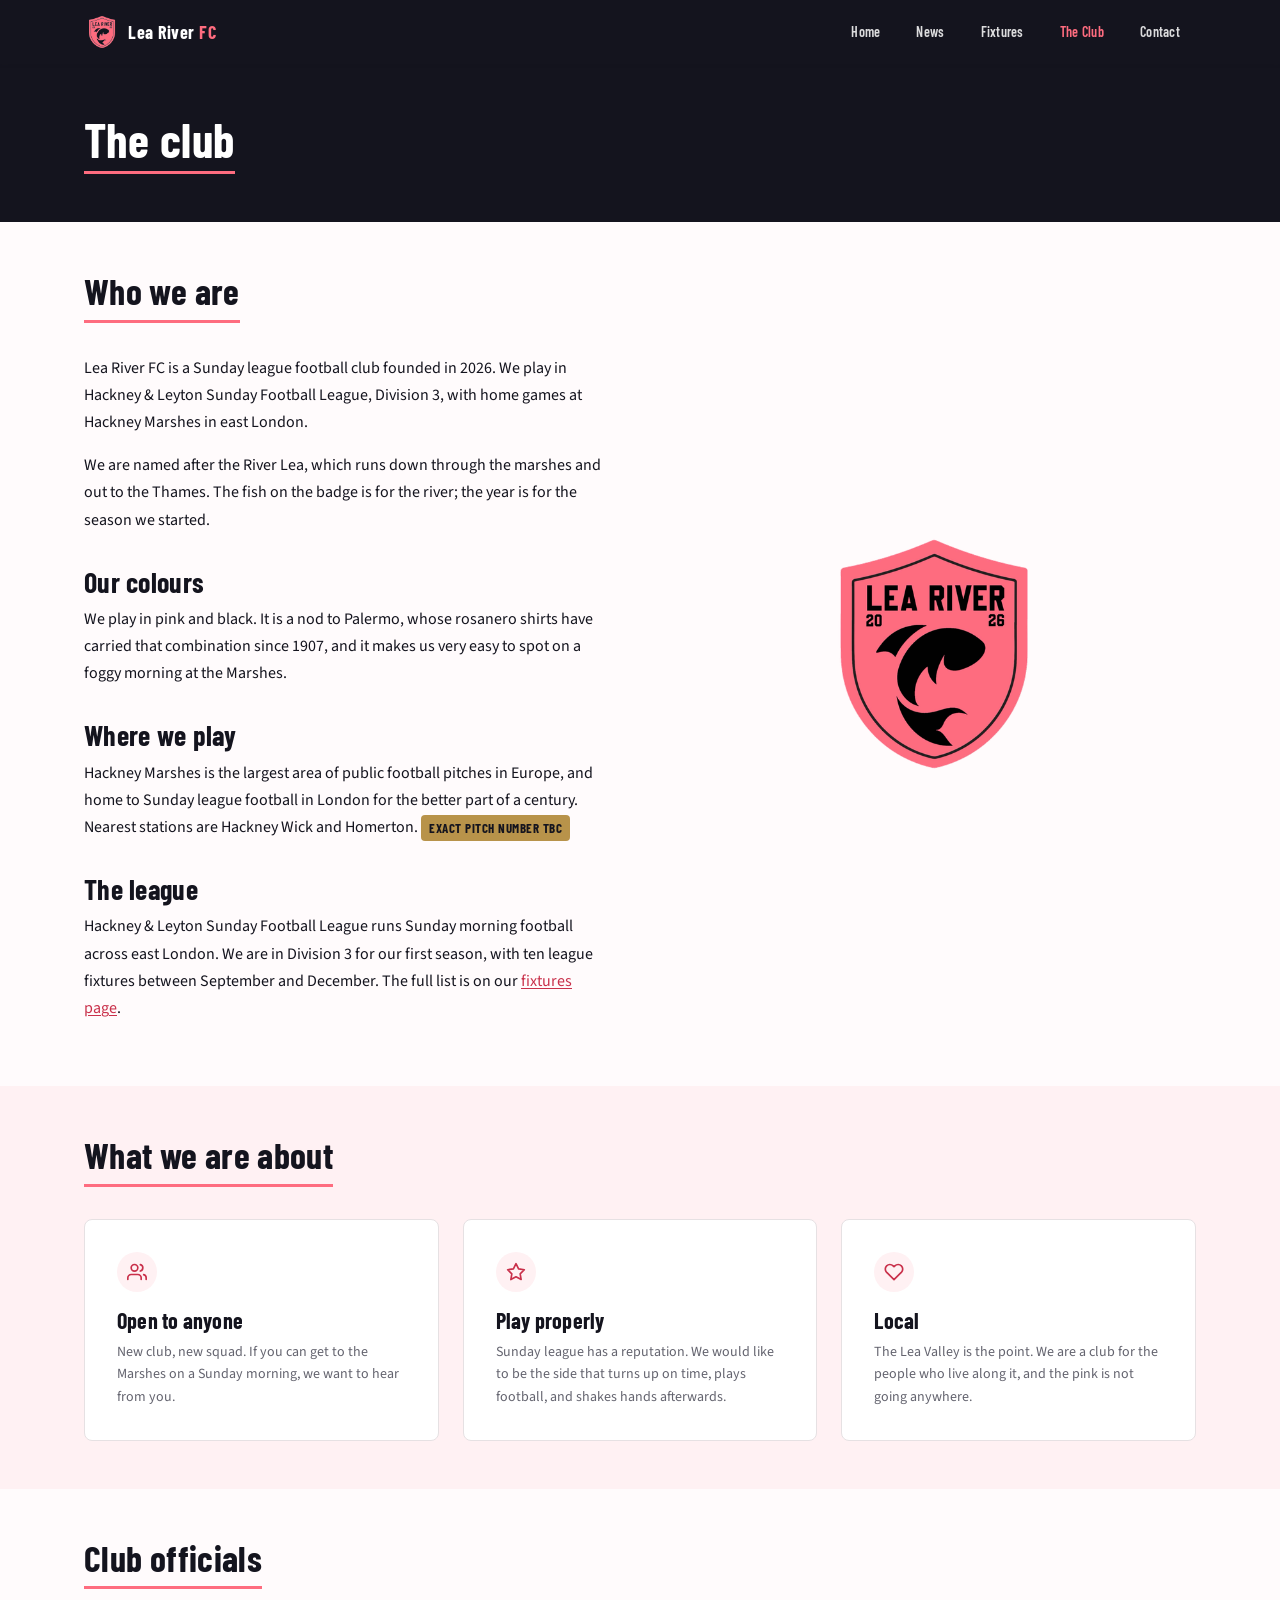
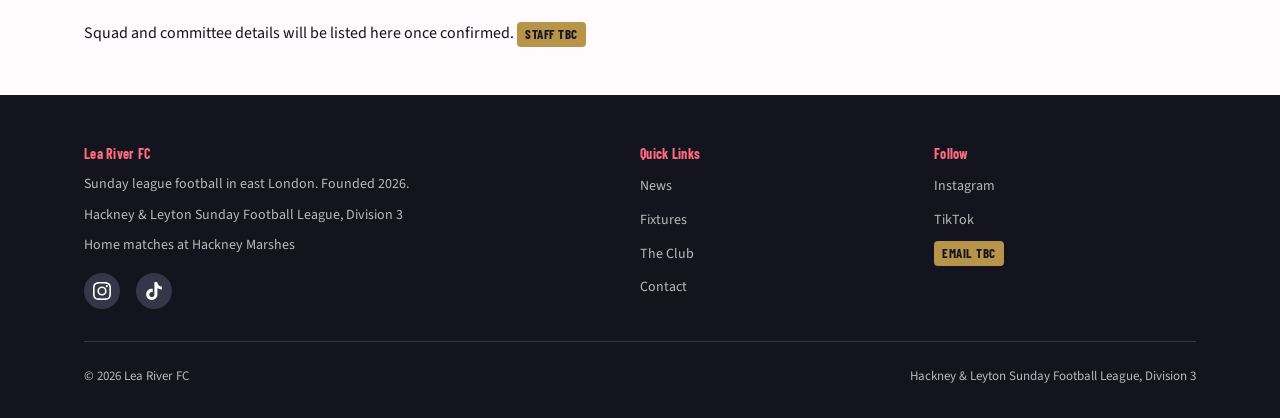
==== club.html @ 3049f55b "Lea River FC website: fixtures, club info, GitHub Pages deploy" ====
<!DOCTYPE html>
<html lang="en-GB">
<head>
  <meta charset="utf-8">
  <meta name="viewport" content="width=device-width, initial-scale=1">
  <title>The Club — Lea River FC</title>
  <meta name="description" content="About Lea River FC: founded 2026, playing in Hackney & Leyton Sunday Football League Division 3 at Hackney Marshes.">
  <meta name="robots" content="index, follow">
  <meta name="theme-color" content="#14141E">

  <meta property="og:type" content="website">
  <meta property="og:site_name" content="Lea River FC">
  <meta property="og:title" content="The Club — Lea River FC">
  <meta property="og:description" content="About Lea River FC: founded 2026, playing in Hackney & Leyton Sunday Football League Division 3 at Hackney Marshes.">
  <meta property="og:image" content="images/og-image.png">
  <meta property="og:locale" content="en_GB">
  <meta name="twitter:card" content="summary_large_image">

  <link rel="icon" href="favicon.ico" sizes="any">
  <link rel="icon" type="image/png" sizes="32x32" href="images/favicon-32.png">
  <link rel="icon" type="image/png" sizes="16x16" href="images/favicon-16.png">
  <link rel="apple-touch-icon" href="images/apple-touch-icon.png">

  <link rel="preconnect" href="https://fonts.googleapis.com">
  <link rel="preconnect" href="https://fonts.gstatic.com" crossorigin>
  <link href="https://fonts.googleapis.com/css2?family=Barlow+Condensed:wght@600;700&family=Source+Sans+3:wght@400;600&display=swap" rel="stylesheet">
  <link rel="stylesheet" href="css/style.css">
</head>
<body>
  <a href="#main" class="skip-link">Skip to main content</a>

  <header class="site-header">
    <div class="container site-header__inner">
      <a href="index.html" class="site-logo" aria-label="Lea River FC home">
        <img src="images/badge-nav.png" alt="" class="site-logo__badge" width="36" height="36">
        <span class="site-logo__text">Lea River <span>FC</span></span>
      </a>

      <button class="nav-toggle" aria-controls="main-nav" aria-expanded="false" aria-label="Open menu">
        <svg aria-hidden="true" viewBox="0 0 24 24" fill="none" stroke="currentColor" stroke-width="2" stroke-linecap="round"><path d="M3 6h18M3 12h18M3 18h18"/></svg>
      </button>

      <nav id="main-nav" class="site-nav" data-open="false" aria-label="Main">
        <ul class="site-nav__list">
          <li><a href="index.html" class="site-nav__link">Home</a></li>
          <li><a href="news.html" class="site-nav__link">News</a></li>
          <li><a href="fixtures.html" class="site-nav__link">Fixtures</a></li>
          <li><a href="club.html" class="site-nav__link" aria-current="page">The Club</a></li>
          <li><a href="contact.html" class="site-nav__link">Contact</a></li>
        </ul>
      </nav>
    </div>
  </header>

  <main id="main">
    <div class="page-header">
      <div class="container"><h1>The club</h1></div>
    </div>

    <section class="section">
      <div class="container about-intro">
        <div class="about-intro__text prose">
          <h2 class="section__heading">Who we are</h2>
          <p>Lea River FC is a Sunday league football club founded in 2026. We play in Hackney &amp; Leyton Sunday Football League, Division 3, with home games at Hackney Marshes in east London.</p>
          <p>We are named after the River Lea, which runs down through the marshes and out to the Thames. The fish on the badge is for the river; the year is for the season we started.</p>

          <h3>Our colours</h3>
          <p>We play in pink and black. It is a nod to Palermo, whose rosanero shirts have carried that combination since 1907, and it makes us very easy to spot on a foggy morning at the Marshes.</p>

          <h3>Where we play</h3>
          <p>Hackney Marshes is the largest area of public football pitches in Europe, and home to Sunday league football in London for the better part of a century. Nearest stations are Hackney Wick and Homerton. <span class="placeholder-label">Exact pitch number TBC</span></p>

          <h3>The league</h3>
          <p>Hackney &amp; Leyton Sunday Football League runs Sunday morning football across east London. We are in Division 3 for our first season, with ten league fixtures between September and December. The full list is on our <a href="fixtures.html">fixtures page</a>.</p>
        </div>

        <div>
          <img src="images/badge.png" alt="The Lea River FC badge: a pink shield outlined in black, with the club name across the top, the year 2026, and a black leaping fish at the centre." class="club-badge-display" width="400" height="400">
        </div>
      </div>
    </section>

    <section class="section section--alt" aria-labelledby="values-heading">
      <div class="container">
        <h2 id="values-heading" class="section__heading">What we are about</h2>
        <div class="info-cards">

          <div class="info-card">
            <div class="info-card__icon" aria-hidden="true"><svg viewBox="0 0 24 24" width="20" height="20" fill="none" stroke="currentColor" stroke-width="2" stroke-linecap="round" stroke-linejoin="round"><path d="M17 21v-2a4 4 0 0 0-4-4H5a4 4 0 0 0-4 4v2"/><circle cx="9" cy="7" r="4"/><path d="M23 21v-2a4 4 0 0 0-3-3.87"/><path d="M16 3.13a4 4 0 0 1 0 7.75"/></svg></div>
            <h3 class="info-card__title">Open to anyone</h3>
            <p class="info-card__text">New club, new squad. If you can get to the Marshes on a Sunday morning, we want to hear from you.</p>
          </div>

          <div class="info-card">
            <div class="info-card__icon" aria-hidden="true"><svg viewBox="0 0 24 24" width="20" height="20" fill="none" stroke="currentColor" stroke-width="2" stroke-linecap="round" stroke-linejoin="round"><path d="m12 2 3.09 6.26L22 9.27l-5 4.87 1.18 6.88L12 17.77l-6.18 3.25L7 14.14 2 9.27l6.91-1.01L12 2Z"/></svg></div>
            <h3 class="info-card__title">Play properly</h3>
            <p class="info-card__text">Sunday league has a reputation. We would like to be the side that turns up on time, plays football, and shakes hands afterwards.</p>
          </div>

          <div class="info-card">
            <div class="info-card__icon" aria-hidden="true"><svg viewBox="0 0 24 24" width="20" height="20" fill="none" stroke="currentColor" stroke-width="2" stroke-linecap="round" stroke-linejoin="round"><path d="M20.84 4.61a5.5 5.5 0 0 0-7.78 0L12 5.67l-1.06-1.06a5.5 5.5 0 0 0-7.78 7.78l1.06 1.06L12 21.23l7.78-7.78 1.06-1.06a5.5 5.5 0 0 0 0-7.78z"/></svg></div>
            <h3 class="info-card__title">Local</h3>
            <p class="info-card__text">The Lea Valley is the point. We are a club for the people who live along it, and the pink is not going anywhere.</p>
          </div>

        </div>
      </div>
    </section>

    <section class="section">
      <div class="container">
        <div class="prose">
        <h2 class="section__heading">Club officials</h2>
        <p>Squad and committee details will be listed here once confirmed. <span class="placeholder-label">Staff TBC</span></p>
        </div>
      </div>
    </section>
  </main>

  <footer class="site-footer">
    <div class="container">
      <div class="footer-grid">

        <div class="footer-col">
          <p class="footer-col__heading">Lea River FC</p>
          <p>Sunday league football in east London. Founded 2026.</p>
          <p>Hackney &amp; Leyton Sunday Football League, Division 3</p>
          <p>Home matches at Hackney Marshes</p>

          <ul class="social-links" aria-label="Social media">
            <li><a href="https://www.instagram.com/leariverfc/" aria-label="Lea River FC on Instagram"><svg viewBox="0 0 24 24" fill="currentColor" aria-hidden="true"><path d="M12 2.163c3.204 0 3.584.012 4.85.07 3.252.148 4.771 1.691 4.919 4.919.058 1.265.069 1.645.069 4.849 0 3.205-.012 3.584-.069 4.849-.149 3.225-1.664 4.771-4.919 4.919-1.266.058-1.644.07-4.85.07-3.204 0-3.584-.012-4.849-.07-3.26-.149-4.771-1.699-4.919-4.92-.058-1.265-.07-1.644-.07-4.849 0-3.204.013-3.583.07-4.849.149-3.227 1.664-4.771 4.919-4.919 1.266-.057 1.645-.069 4.849-.069zM12 0C8.741 0 8.333.014 7.053.072 2.695.272.273 2.69.073 7.052.014 8.333 0 8.741 0 12c0 3.259.014 3.668.072 4.948.2 4.358 2.618 6.78 6.98 6.98C8.333 23.986 8.741 24 12 24c3.259 0 3.668-.014 4.948-.072 4.354-.2 6.782-2.618 6.979-6.98.059-1.28.073-1.689.073-4.948 0-3.259-.014-3.667-.072-4.947-.196-4.354-2.617-6.78-6.979-6.98C16.67.014 16.259 0 12 0zm0 5.838a6.162 6.162 0 100 12.324 6.162 6.162 0 000-12.324zM12 16a4 4 0 110-8 4 4 0 010 8zm6.406-11.845a1.44 1.44 0 100 2.881 1.44 1.44 0 000-2.881z"/></svg></a></li>
            <li><a href="https://www.tiktok.com/@leariverfc2026" aria-label="Lea River FC on TikTok"><svg viewBox="0 0 24 24" fill="currentColor" aria-hidden="true"><path d="M12.525.02c1.31-.02 2.61-.01 3.91-.02.08 1.53.63 3.09 1.75 4.17 1.12 1.11 2.7 1.62 4.24 1.79v4.03c-1.44-.05-2.89-.35-4.2-.97-.57-.26-1.1-.59-1.62-.93-.01 2.92.01 5.84-.02 8.75-.08 1.4-.54 2.79-1.35 3.94-1.31 1.92-3.58 3.17-5.91 3.21-1.43.08-2.86-.31-4.08-1.03-2.02-1.19-3.44-3.37-3.65-5.71-.02-.5-.03-1-.01-1.49.18-1.9 1.12-3.72 2.58-4.96 1.66-1.44 3.98-2.13 6.15-1.72.02 1.48-.04 2.96-.04 4.44-.99-.32-2.15-.23-3.02.37-.63.41-1.11 1.04-1.36 1.75-.21.51-.15 1.07-.14 1.61.24 1.64 1.82 3.02 3.5 2.87 1.12-.01 2.19-.66 2.77-1.61.19-.33.4-.67.41-1.06.1-1.79.06-3.57.07-5.36.01-4.03-.01-8.05.02-12.07z"/></svg></a></li>
          </ul>
        </div>

        <div class="footer-col">
          <p class="footer-col__heading">Quick Links</p>
          <ul class="footer-links">
            <li><a href="news.html">News</a></li>
            <li><a href="fixtures.html">Fixtures</a></li>
            <li><a href="club.html">The Club</a></li>
            <li><a href="contact.html">Contact</a></li>
          </ul>
        </div>

        <div class="footer-col">
          <p class="footer-col__heading">Follow</p>
          <ul class="footer-links">
            <li><a href="https://www.instagram.com/leariverfc/">Instagram</a></li>
            <li><a href="https://www.tiktok.com/@leariverfc2026">TikTok</a></li>
            <li><span class="placeholder-label">Email TBC</span></li>
          </ul>
        </div>

      </div>

      <div class="footer-bottom">
        <span>&copy; 2026 Lea River FC</span>
        <span>Hackney &amp; Leyton Sunday Football League, Division 3</span>
      </div>
    </div>
  </footer>

  <script src="js/main.js" defer></script>
</body>
</html>
---- css/style.css ----
/* ============================================================
   LEA RIVER FC — Design Tokens & Stylesheet
   Palermo-inspired rosanero palette: pink + black
   ============================================================ */

/* --- Tokens ------------------------------------------------ */
:root {
  /* Palette - derived from the club badge (#FE6C7F) */
  --rosa:        #FE6C7F;  /* badge pink: accent on dark, surfaces, never white text on it */
  --rosa-pale:   #FFF1F3;  /* pale tint for alt sections */
  --rosa-deep:   #C9304A;  /* AA-safe: links, buttons, text on light (5.1:1) */
  --rosa-hover:  #A82238;
  --nero:        #14141E;
  --nero-mid:    #20202E;
  --nero-soft:   #363648;
  --bianco:      #FFFBFC;
  --grigio:      #64646F;
  --grigio-line: #E6E1E3;
  --oro:         #B8934A;

  /* Typography */
  --ff-display: "Barlow Condensed", "Arial Narrow", sans-serif;
  --ff-body:    "Source Sans 3", "Source Sans Pro", system-ui, sans-serif;

  --fs-xs:   0.8125rem;  /* 13 */
  --fs-sm:   0.875rem;   /* 14 */
  --fs-base: 1rem;       /* 16 */
  --fs-md:   1.125rem;   /* 18 */
  --fs-lg:   1.375rem;   /* 22 */
  --fs-xl:   1.75rem;    /* 28 */
  --fs-2xl:  2.25rem;    /* 36 */
  --fs-3xl:  3rem;       /* 48 */

  --fw-normal: 400;
  --fw-semi:   600;
  --fw-bold:   700;

  /* Spacing */
  --sp-xs:  0.25rem;
  --sp-sm:  0.5rem;
  --sp-md:  1rem;
  --sp-lg:  1.5rem;
  --sp-xl:  2rem;
  --sp-2xl: 3rem;
  --sp-3xl: 4rem;
  --sp-4xl: 6rem;

  /* Radius */
  --radius-sm: 4px;
  --radius-md: 8px;

  /* Shadow */
  --shadow-card: 0 2px 8px rgba(24, 24, 36, 0.06);
  --shadow-nav:  0 1px 4px rgba(24, 24, 36, 0.08);

  /* Layout */
  --max-w: 72rem;  /* 1152px */
  --gutter: 1.25rem;
}

/* --- Reset & Base ------------------------------------------ */
*,
*::before,
*::after {
  box-sizing: border-box;
  margin: 0;
  padding: 0;
}

html {
  scroll-behavior: smooth;
  -webkit-text-size-adjust: 100%;
}

@media (prefers-reduced-motion: reduce) {
  html { scroll-behavior: auto; }
  *, *::before, *::after {
    animation-duration: 0.01ms !important;
    animation-iteration-count: 1 !important;
    transition-duration: 0.01ms !important;
  }
}

body {
  font-family: var(--ff-body);
  font-size: var(--fs-base);
  font-weight: var(--fw-normal);
  line-height: 1.6;
  color: var(--nero);
  background: var(--bianco);
  -webkit-font-smoothing: antialiased;
}

img {
  display: block;
  max-width: 100%;
  height: auto;
}

a {
  color: var(--rosa-deep);
  text-decoration-thickness: 1px;
  text-underline-offset: 2px;
}
a:hover {
  color: var(--rosa-hover);
}

/* Focus ring — visible for keyboard, hidden for mouse */
:focus-visible {
  outline: 3px solid var(--rosa-deep);
  outline-offset: 2px;
}
:focus:not(:focus-visible) {
  outline: none;
}

h1, h2, h3, h4 {
  font-family: var(--ff-display);
  font-weight: var(--fw-bold);
  line-height: 1.15;
  letter-spacing: 0.01em;
}

h1 { font-size: var(--fs-2xl); }
h2 { font-size: var(--fs-xl); }
h3 { font-size: var(--fs-lg); }

@media (min-width: 48rem) {
  h1 { font-size: var(--fs-3xl); }
  h2 { font-size: var(--fs-2xl); }
  h3 { font-size: var(--fs-xl); }
}

/* --- Utilities --------------------------------------------- */
.container {
  width: 100%;
  max-width: var(--max-w);
  margin-inline: auto;
  padding-inline: var(--gutter);
}

.sr-only {
  position: absolute;
  width: 1px;
  height: 1px;
  padding: 0;
  margin: -1px;
  overflow: hidden;
  clip: rect(0, 0, 0, 0);
  white-space: nowrap;
  border: 0;
}

/* --- Site Header ------------------------------------------- */
.site-header {
  position: sticky;
  top: 0;
  z-index: 100;
  background: var(--nero);
  box-shadow: var(--shadow-nav);
}

.site-header__inner {
  display: flex;
  align-items: center;
  justify-content: space-between;
  height: 3.5rem;
  gap: var(--sp-md);
}

.site-logo {
  display: flex;
  align-items: center;
  gap: var(--sp-sm);
  text-decoration: none;
  flex-shrink: 0;
}

.site-logo__badge {
  width: 2.25rem;
  height: 2.25rem;
  object-fit: contain;
  flex-shrink: 0;
}

.site-logo__text {
  font-family: var(--ff-display);
  font-weight: var(--fw-bold);
  font-size: var(--fs-md);
  color: #fff;
  letter-spacing: 0.03em;
}
.site-logo__text span {
  color: var(--rosa);
}

/* Nav toggle (mobile) */
.nav-toggle {
  display: flex;
  align-items: center;
  justify-content: center;
  background: none;
  border: none;
  cursor: pointer;
  padding: var(--sp-sm);
  color: #fff;
}
.nav-toggle svg {
  width: 1.5rem;
  height: 1.5rem;
}

@media (min-width: 48rem) {
  .nav-toggle { display: none; }
  .site-header__inner { height: 4rem; }
}

/* Nav */
.site-nav {
  display: none;
  position: absolute;
  top: 3.5rem;
  left: 0;
  right: 0;
  background: var(--nero);
  border-top: 1px solid var(--nero-soft);
  padding: var(--sp-md) 0;
}
.site-nav[data-open="true"] {
  display: block;
}

.site-nav__list {
  list-style: none;
  display: flex;
  flex-direction: column;
}

.site-nav__link {
  display: block;
  padding: var(--sp-sm) var(--gutter);
  color: rgba(255, 255, 255, 0.85);
  text-decoration: none;
  font-family: var(--ff-display);
  font-weight: var(--fw-semi);
  font-size: var(--fs-md);
  letter-spacing: 0.02em;
  transition: color 0.15s;
}
.site-nav__link:hover,
.site-nav__link[aria-current="page"] {
  color: var(--rosa);
}

@media (min-width: 48rem) {
  .site-nav {
    display: block;
    position: static;
    border: none;
    padding: 0;
    background: transparent;
  }
  .site-nav__list {
    flex-direction: row;
    gap: var(--sp-xs);
  }
  .site-nav__link {
    padding: var(--sp-sm) var(--sp-md);
    font-size: var(--fs-sm);
  }
}

/* --- Hero / Next Match ------------------------------------- */
.hero {
  background: var(--nero);
  color: #fff;
  padding: var(--sp-3xl) 0;
  text-align: center;
}

.hero__eyebrow {
  font-family: var(--ff-display);
  font-weight: var(--fw-semi);
  font-size: var(--fs-sm);
  color: var(--rosa);
  letter-spacing: 0.08em;
  text-transform: uppercase;
  margin-bottom: var(--sp-md);
}

.hero__matchup {
  display: flex;
  align-items: center;
  justify-content: center;
  gap: var(--sp-lg);
  flex-wrap: wrap;
  margin-bottom: var(--sp-xl);
}

.hero__team {
  display: flex;
  flex-direction: column;
  align-items: center;
  gap: var(--sp-sm);
  min-width: 6rem;
}

.hero__crest {
  width: 4.5rem;
  height: 4.5rem;
  border-radius: 50%;
  display: flex;
  align-items: center;
  justify-content: center;
  font-family: var(--ff-display);
  font-weight: var(--fw-bold);
  font-size: var(--fs-lg);
}

.hero__crest--home {
  background: transparent;
}
.hero__crest--home img {
  width: 100%;
  height: 100%;
  object-fit: contain;
}
.hero__crest--away {
  background: var(--nero-soft);
  color: rgba(255, 255, 255, 0.7);
  border: 2px solid var(--nero-soft);
}

.hero__team-name {
  font-family: var(--ff-display);
  font-weight: var(--fw-bold);
  font-size: var(--fs-lg);
  letter-spacing: 0.02em;
}

.hero__vs {
  font-family: var(--ff-display);
  font-weight: var(--fw-bold);
  font-size: var(--fs-xl);
  color: var(--rosa);
}

.hero__details {
  color: rgba(255, 255, 255, 0.7);
  font-size: var(--fs-md);
  line-height: 1.8;
}

.hero__cta {
  display: inline-block;
  margin-top: var(--sp-xl);
  padding: var(--sp-sm) var(--sp-xl);
  background: var(--rosa-deep);
  color: #fff;
  text-decoration: none;
  font-family: var(--ff-display);
  font-weight: var(--fw-bold);
  font-size: var(--fs-md);
  letter-spacing: 0.04em;
  border-radius: var(--radius-sm);
  transition: background 0.15s;
}
.hero__cta:hover {
  background: var(--rosa-hover);
  color: #fff;
}

@media (min-width: 48rem) {
  .hero { padding: var(--sp-4xl) 0; }
  .hero__crest { width: 5.5rem; height: 5.5rem; font-size: var(--fs-xl); }
  .hero__team-name { font-size: var(--fs-xl); }
  .hero__vs { font-size: var(--fs-2xl); }
  .hero__matchup { gap: var(--sp-2xl); }
}

/* --- Section Shared ---------------------------------------- */
.section {
  padding: var(--sp-2xl) 0;
}
.section--alt {
  background: var(--rosa-pale);
}
.section--dark {
  background: var(--nero);
  color: #fff;
}
.section--dark a {
  color: var(--rosa);
}

.section__heading {
  margin-bottom: var(--sp-xl);
  padding-bottom: var(--sp-sm);
  border-bottom: 3px solid var(--rosa);
  display: inline-block;
}
.section--dark .section__heading {
  border-color: var(--rosa);
}

.section__more {
  display: inline-block;
  margin-top: var(--sp-lg);
  font-family: var(--ff-display);
  font-weight: var(--fw-semi);
  font-size: var(--fs-base);
  color: var(--rosa-deep);
  text-decoration: none;
  border-bottom: 2px solid transparent;
  transition: border-color 0.15s;
}
.section__more:hover {
  border-color: var(--rosa-deep);
}
.section--dark .section__more {
  color: var(--rosa);
}
.section--dark .section__more:hover {
  border-color: var(--rosa);
}

/* --- News Cards -------------------------------------------- */
.news-grid {
  display: grid;
  gap: var(--sp-lg);
}

@media (min-width: 36rem) {
  .news-grid { grid-template-columns: repeat(2, 1fr); }
}
@media (min-width: 62rem) {
  .news-grid { grid-template-columns: repeat(3, 1fr); }
}

.news-card {
  background: #fff;
  border-radius: var(--radius-md);
  overflow: hidden;
  box-shadow: var(--shadow-card);
  display: flex;
  flex-direction: column;
  transition: box-shadow 0.15s;
}
.news-card:hover {
  box-shadow: 0 4px 16px rgba(24, 24, 36, 0.1);
}

.news-card__img {
  aspect-ratio: 16 / 10;
  background: var(--grigio-line);
  overflow: hidden;
}
.news-card__img img {
  width: 100%;
  height: 100%;
  object-fit: cover;
}

/* Placeholder pattern for missing images */
.news-card__img--placeholder {
  background: linear-gradient(135deg, var(--rosa-pale) 0%, var(--grigio-line) 100%);
  display: flex;
  align-items: center;
  justify-content: center;
  color: var(--rosa);
  font-family: var(--ff-display);
  font-size: var(--fs-2xl);
  font-weight: var(--fw-bold);
}

.news-card__body {
  padding: var(--sp-lg);
  flex: 1;
  display: flex;
  flex-direction: column;
}

.news-card__date {
  font-size: var(--fs-xs);
  color: var(--grigio);
  margin-bottom: var(--sp-sm);
}

.news-card__title {
  font-family: var(--ff-display);
  font-weight: var(--fw-bold);
  font-size: var(--fs-lg);
  line-height: 1.25;
  margin-bottom: var(--sp-sm);
}
.news-card__title a {
  color: inherit;
  text-decoration: none;
}
.news-card__title a:hover {
  color: var(--rosa-deep);
}

.news-card__excerpt {
  color: var(--grigio);
  font-size: var(--fs-sm);
  line-height: 1.6;
  flex: 1;
}

/* --- Homepage Split Layout --------------------------------- */
.home-split {
  display: grid;
  gap: var(--sp-2xl);
}
@media (min-width: 62rem) {
  .home-split {
    grid-template-columns: 2fr 1fr;
    gap: var(--sp-3xl);
  }
}

/* --- Fixtures & Results Strip ------------------------------ */
.fixture-list {
  list-style: none;
  display: flex;
  flex-direction: column;
  gap: 1px;
  background: var(--grigio-line);
  border-radius: var(--radius-md);
  overflow: hidden;
}

.fixture-item {
  display: grid;
  grid-template-columns: 1fr auto 1fr;
  align-items: center;
  gap: var(--sp-sm);
  padding: var(--sp-md) var(--sp-lg);
  background: #fff;
  text-align: center;
}

.fixture-item__home {
  text-align: right;
  font-family: var(--ff-display);
  font-weight: var(--fw-semi);
  font-size: var(--fs-base);
}
.fixture-item__away {
  text-align: left;
  font-family: var(--ff-display);
  font-weight: var(--fw-semi);
  font-size: var(--fs-base);
}

.fixture-item__score {
  font-family: var(--ff-display);
  font-weight: var(--fw-bold);
  font-size: var(--fs-md);
  background: var(--nero);
  color: #fff;
  padding: var(--sp-xs) var(--sp-sm);
  border-radius: var(--radius-sm);
  min-width: 3.5rem;
  letter-spacing: 0.05em;
}

.fixture-item__score--upcoming {
  background: transparent;
  color: var(--grigio);
  font-size: var(--fs-base);
  min-width: 1.5rem;
  padding: 0;
}

.fixture-item__meta {
  grid-column: 1 / -1;
  font-size: var(--fs-xs);
  color: var(--grigio);
  text-align: center;
  padding-top: var(--sp-xs);
}

/* Win / Loss / Draw indicators */
.fixture-item--win .fixture-item__score { background: #16a34a; }
.fixture-item--loss .fixture-item__score { background: var(--nero); }
.fixture-item--draw .fixture-item__score { background: var(--oro); color: var(--nero); }

/* --- About Section / Intro --------------------------------- */
.about-intro {
  display: grid;
  gap: var(--sp-xl);
  align-items: center;
}
@media (min-width: 48rem) {
  .about-intro { grid-template-columns: 1fr 1fr; gap: var(--sp-3xl); }
}

.about-intro__text p {
  margin-bottom: var(--sp-md);
  max-width: 40rem;
  line-height: 1.7;
}

.about-intro__img {
  aspect-ratio: 4 / 3;
  background: linear-gradient(135deg, var(--nero-mid) 0%, var(--nero) 100%);
  border-radius: var(--radius-md);
  display: flex;
  align-items: center;
  justify-content: center;
  overflow: hidden;
}
.about-intro__img img {
  width: 100%;
  height: 100%;
  object-fit: cover;
}
.about-intro__img-placeholder {
  color: var(--rosa);
  font-family: var(--ff-display);
  font-weight: var(--fw-bold);
  font-size: var(--fs-xl);
  text-align: center;
  padding: var(--sp-xl);
  line-height: 1.4;
}

/* --- Club Info Cards --------------------------------------- */
.info-cards {
  display: grid;
  gap: var(--sp-lg);
}
@media (min-width: 36rem) {
  .info-cards { grid-template-columns: repeat(2, 1fr); }
}
@media (min-width: 62rem) {
  .info-cards { grid-template-columns: repeat(3, 1fr); }
}

.info-card {
  padding: var(--sp-xl);
  border-radius: var(--radius-md);
  border: 1px solid var(--grigio-line);
  background: #fff;
}

.info-card__icon {
  width: 2.5rem;
  height: 2.5rem;
  background: var(--rosa-pale);
  border-radius: 50%;
  display: flex;
  align-items: center;
  justify-content: center;
  margin-bottom: var(--sp-md);
  color: var(--rosa-deep);
}

.info-card__title {
  font-family: var(--ff-display);
  font-weight: var(--fw-bold);
  font-size: var(--fs-lg);
  margin-bottom: var(--sp-sm);
}

.info-card__text {
  color: var(--grigio);
  font-size: var(--fs-sm);
  line-height: 1.6;
}

/* --- Page Header (inner pages) ----------------------------- */
.page-header {
  background: var(--nero);
  color: #fff;
  padding: var(--sp-2xl) 0;
}
.page-header h1 {
  border-bottom: 3px solid var(--rosa);
  display: inline-block;
  padding-bottom: var(--sp-xs);
}

/* --- Contact Form ------------------------------------------ */
.contact-layout {
  display: grid;
  gap: var(--sp-2xl);
}
@media (min-width: 48rem) {
  .contact-layout { grid-template-columns: 1fr 1fr; }
}

.form-group {
  margin-bottom: var(--sp-lg);
}

.form-group label {
  display: block;
  font-family: var(--ff-display);
  font-weight: var(--fw-semi);
  font-size: var(--fs-sm);
  margin-bottom: var(--sp-xs);
  color: var(--nero);
}

.form-group input,
.form-group textarea,
.form-group select {
  display: block;
  width: 100%;
  padding: var(--sp-sm) var(--sp-md);
  font-family: var(--ff-body);
  font-size: var(--fs-base);
  border: 1px solid var(--grigio-line);
  border-radius: var(--radius-sm);
  background: #fff;
  color: var(--nero);
  transition: border-color 0.15s;
}
.form-group input:focus,
.form-group textarea:focus,
.form-group select:focus {
  outline: none;
  border-color: var(--rosa-deep);
  box-shadow: 0 0 0 3px rgba(201, 81, 110, 0.15);
}

.form-group textarea {
  resize: vertical;
  min-height: 8rem;
}

.btn {
  display: inline-block;
  padding: var(--sp-sm) var(--sp-xl);
  background: var(--rosa-deep);
  color: #fff;
  border: none;
  font-family: var(--ff-display);
  font-weight: var(--fw-bold);
  font-size: var(--fs-md);
  letter-spacing: 0.03em;
  border-radius: var(--radius-sm);
  cursor: pointer;
  text-decoration: none;
  transition: background 0.15s;
}
.btn:hover {
  background: var(--rosa-hover);
  color: #fff;
}

/* --- Footer ------------------------------------------------ */
.site-footer {
  background: var(--nero);
  color: rgba(255, 255, 255, 0.7);
  padding: var(--sp-2xl) 0 var(--sp-xl);
}

.footer-grid {
  display: grid;
  gap: var(--sp-xl);
}
@media (min-width: 48rem) {
  .footer-grid { grid-template-columns: 2fr 1fr 1fr; }
}

.footer-col__heading {
  font-family: var(--ff-display);
  font-weight: var(--fw-bold);
  font-size: var(--fs-base);
  color: var(--rosa);
  margin-bottom: var(--sp-md);
  letter-spacing: 0.02em;
}

.footer-col p {
  margin-bottom: var(--sp-sm);
  font-size: var(--fs-sm);
  line-height: 1.6;
}

.footer-col a {
  color: rgba(255, 255, 255, 0.7);
  text-decoration: none;
  transition: color 0.15s;
}
.footer-col a:hover {
  color: var(--rosa);
}

.footer-links {
  list-style: none;
}
.footer-links li + li {
  margin-top: var(--sp-sm);
}
.footer-links a {
  font-size: var(--fs-sm);
}

.social-links {
  list-style: none;
  display: flex;
  gap: var(--sp-md);
  margin-top: var(--sp-md);
}

.social-links a {
  display: flex;
  align-items: center;
  justify-content: center;
  width: 2.25rem;
  height: 2.25rem;
  background: var(--nero-soft);
  border-radius: 50%;
  color: #fff;
  transition: background 0.15s;
}
.social-links a:hover {
  background: var(--rosa-deep);
}
.social-links svg {
  width: 1.125rem;
  height: 1.125rem;
}

.footer-bottom {
  margin-top: var(--sp-xl);
  padding-top: var(--sp-lg);
  border-top: 1px solid var(--nero-soft);
  font-size: var(--fs-xs);
  display: flex;
  flex-wrap: wrap;
  justify-content: space-between;
  gap: var(--sp-sm);
}

/* --- Full Fixtures Page ------------------------------------ */
.fixtures-page-grid {
  display: grid;
  gap: var(--sp-2xl);
}
@media (min-width: 62rem) {
  .fixtures-page-grid { grid-template-columns: 1fr 1fr; }
}

.fixture-section-title {
  font-family: var(--ff-display);
  font-weight: var(--fw-bold);
  font-size: var(--fs-lg);
  margin-bottom: var(--sp-md);
  color: var(--nero);
}

/* --- Club Page --------------------------------------------- */
.prose {
  max-width: 40rem;
}
.prose p + p {
  margin-top: var(--sp-md);
}
.prose h3 {
  margin-top: var(--sp-xl);
  margin-bottom: var(--sp-sm);
}

/* --- Placeholder / TBD Labels ------------------------------ */
.placeholder-label {
  display: inline-block;
  background: var(--oro);
  color: var(--nero);
  font-family: var(--ff-display);
  font-weight: var(--fw-bold);
  font-size: var(--fs-xs);
  padding: 2px 8px;
  border-radius: var(--radius-sm);
  letter-spacing: 0.04em;
  text-transform: uppercase;
  vertical-align: middle;
}

/* --- News Detail (for future) ------------------------------ */
.news-detail {
  max-width: 40rem;
  margin: 0 auto;
}
.news-detail__date {
  color: var(--grigio);
  font-size: var(--fs-sm);
  margin-bottom: var(--sp-lg);
}

/* --- Skip link --------------------------------------------- */
.skip-link {
  position: absolute;
  top: -100%;
  left: var(--sp-md);
  background: var(--rosa-deep);
  color: #fff;
  padding: var(--sp-sm) var(--sp-md);
  border-radius: var(--radius-sm);
  z-index: 200;
  font-weight: var(--fw-semi);
  text-decoration: none;
}
.skip-link:focus {
  top: var(--sp-sm);
}

/* --- Print ------------------------------------------------- */
@media print {
  .site-header, .site-footer, .nav-toggle, .hero__cta { display: none; }
  body { color: #000; background: #fff; }
}


/* ============================================================
   Fixture list — real season data
   ============================================================ */

.fixture-item {
  grid-template-columns: 1fr auto 1fr;
  row-gap: var(--sp-xs);
}

/* Home / away indicator sits beside the club name */
.fixture-item__ha {
  display: inline-block;
  font-family: var(--ff-display);
  font-weight: var(--fw-bold);
  font-size: var(--fs-xs);
  width: 1.25rem;
  height: 1.25rem;
  line-height: 1.25rem;
  text-align: center;
  border-radius: 3px;
  vertical-align: middle;
  margin-inline: 0.25rem;
}
.fixture-item__ha--h {
  background: var(--rosa);
  color: var(--nero);
}
.fixture-item__ha--a {
  background: var(--grigio-line);
  color: var(--nero);
}

/* Month grouping heading inside a fixture list */
.fixture-month {
  background: var(--nero);
  color: #fff;
  font-family: var(--ff-display);
  font-weight: var(--fw-bold);
  font-size: var(--fs-sm);
  letter-spacing: 0.06em;
  text-transform: uppercase;
  padding: var(--sp-xs) var(--sp-lg);
}

/* Date column for the full fixtures page */
.fixture-item__date {
  grid-column: 1 / -1;
  font-family: var(--ff-display);
  font-weight: var(--fw-semi);
  font-size: var(--fs-sm);
  color: var(--rosa-deep);
  text-align: center;
  letter-spacing: 0.02em;
}

/* Highlight the very next fixture */
.fixture-item--next {
  background: var(--rosa-pale);
  box-shadow: inset 3px 0 0 var(--rosa-deep);
}

/* Empty state — used until the first result comes in */
.empty-state {
  background: var(--rosa-pale);
  border-radius: var(--radius-md);
  padding: var(--sp-xl);
  text-align: center;
  color: var(--grigio);
}
.empty-state__title {
  font-family: var(--ff-display);
  font-weight: var(--fw-bold);
  font-size: var(--fs-lg);
  color: var(--nero);
  margin-bottom: var(--sp-xs);
}

/* Countdown to next match */
.hero__countdown {
  display: inline-flex;
  gap: var(--sp-lg);
  margin-top: var(--sp-xl);
  padding: var(--sp-md) var(--sp-xl);
  background: rgba(255, 255, 255, 0.06);
  border-radius: var(--radius-md);
}
.hero__countdown-unit {
  text-align: center;
  min-width: 3rem;
}
.hero__countdown-num {
  display: block;
  font-family: var(--ff-display);
  font-weight: var(--fw-bold);
  font-size: var(--fs-xl);
  color: var(--rosa);
  line-height: 1.1;
  font-variant-numeric: tabular-nums;
}
.hero__countdown-label {
  font-size: var(--fs-xs);
  color: rgba(255, 255, 255, 0.6);
  letter-spacing: 0.04em;
}

/* Season summary strip */
.season-strip {
  display: grid;
  grid-template-columns: repeat(2, 1fr);
  gap: 1px;
  background: var(--grigio-line);
  border-radius: var(--radius-md);
  overflow: hidden;
  margin-bottom: var(--sp-xl);
}
@media (min-width: 36rem) {
  .season-strip { grid-template-columns: repeat(4, 1fr); }
}
.season-stat {
  background: #fff;
  padding: var(--sp-lg) var(--sp-md);
  text-align: center;
}
.season-stat__num {
  display: block;
  font-family: var(--ff-display);
  font-weight: var(--fw-bold);
  font-size: var(--fs-2xl);
  color: var(--nero);
  line-height: 1;
}
.season-stat__label {
  font-size: var(--fs-xs);
  color: var(--grigio);
  letter-spacing: 0.03em;
}

/* Club badge shown large on the club page */
.club-badge-display {
  display: block;
  width: 100%;
  max-width: 16rem;
  margin: 0 auto;
}

/* Team names in fixture rows stay on one line */
.fixture-item__home,
.fixture-item__away {
  text-wrap: balance;
  hyphens: none;
}
.fixture-item__home > .fixture-item__ha,
.fixture-item__away > .fixture-item__ha {
  white-space: nowrap;
}
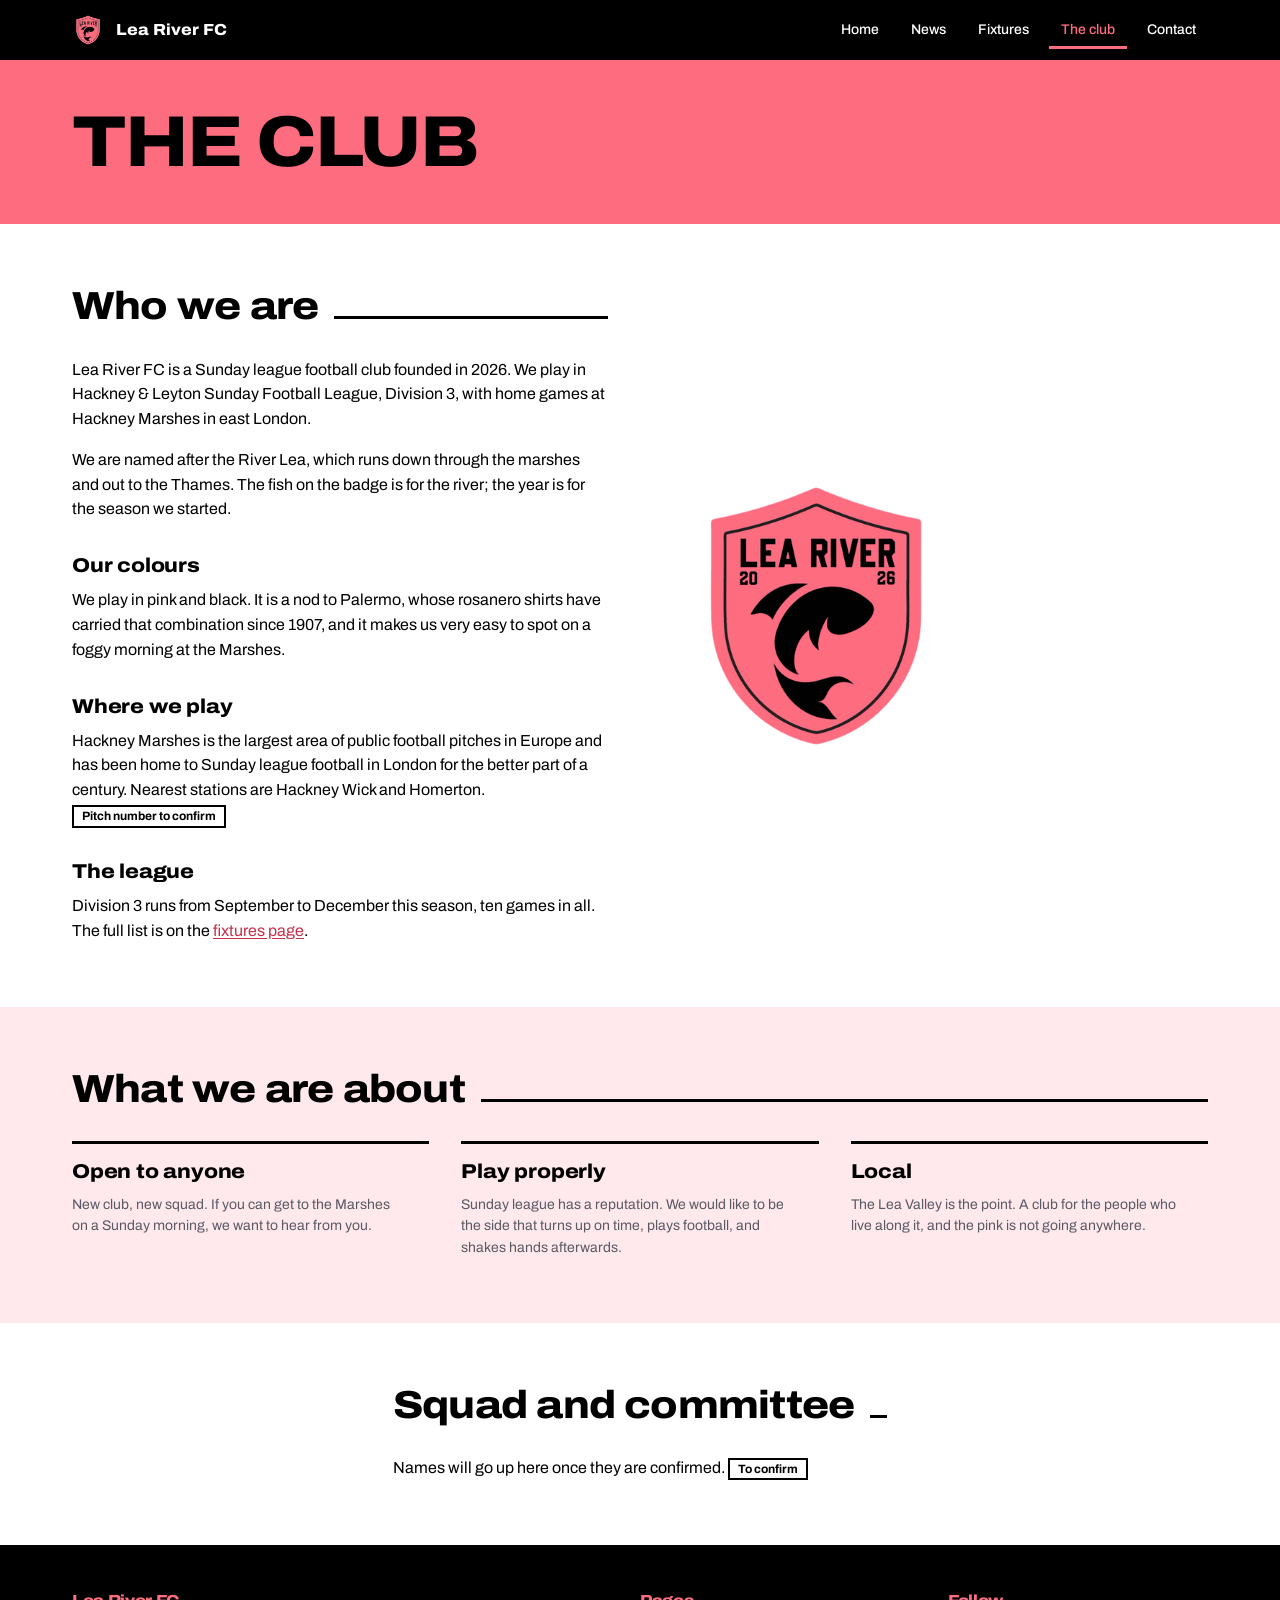
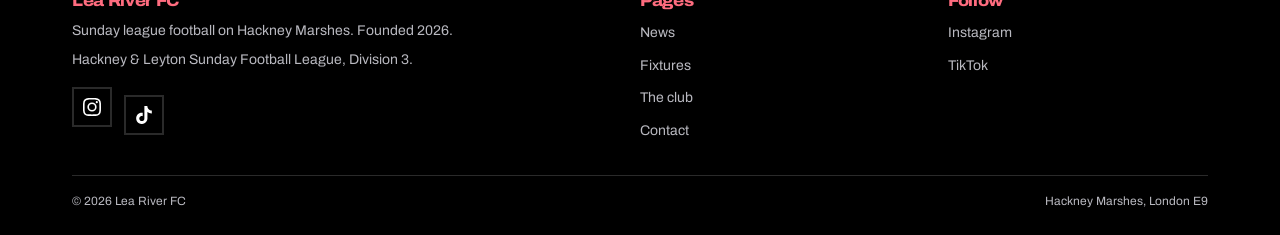
==== commit 292d4cc2: "feat: redesign around club pink as primary surface" ====
--- a/club.html
+++ b/club.html
@@ -3,64 +3,61 @@
 <head>
   <meta charset="utf-8">
   <meta name="viewport" content="width=device-width, initial-scale=1">
-  <title>The Club — Lea River FC</title>
-  <meta name="description" content="About Lea River FC: founded 2026, playing in Hackney & Leyton Sunday Football League Division 3 at Hackney Marshes.">
+  <title>The club — Lea River FC</title>
+  <meta name="description" content="About Lea River FC: founded 2026, playing at Hackney Marshes in Hackney &amp; Leyton Sunday Football League Division 3.">
   <meta name="robots" content="index, follow">
-  <meta name="theme-color" content="#14141E">
+  <meta name="theme-color" content="#FE6C7F">
 
   <meta property="og:type" content="website">
   <meta property="og:site_name" content="Lea River FC">
-  <meta property="og:title" content="The Club — Lea River FC">
-  <meta property="og:description" content="About Lea River FC: founded 2026, playing in Hackney & Leyton Sunday Football League Division 3 at Hackney Marshes.">
+  <meta property="og:title" content="The club — Lea River FC">
+  <meta property="og:description" content="About Lea River FC: founded 2026, playing at Hackney Marshes in Hackney &amp; Leyton Sunday Football League Division 3.">
   <meta property="og:image" content="images/og-image.png">
   <meta property="og:locale" content="en_GB">
   <meta name="twitter:card" content="summary_large_image">
 
   <link rel="icon" href="favicon.ico" sizes="any">
   <link rel="icon" type="image/png" sizes="32x32" href="images/favicon-32.png">
-  <link rel="icon" type="image/png" sizes="16x16" href="images/favicon-16.png">
   <link rel="apple-touch-icon" href="images/apple-touch-icon.png">
 
   <link rel="preconnect" href="https://fonts.googleapis.com">
   <link rel="preconnect" href="https://fonts.gstatic.com" crossorigin>
-  <link href="https://fonts.googleapis.com/css2?family=Barlow+Condensed:wght@600;700&family=Source+Sans+3:wght@400;600&display=swap" rel="stylesheet">
+  <link href="https://fonts.googleapis.com/css2?family=Archivo:wdth,wght@75..125,400..900&display=swap" rel="stylesheet">
   <link rel="stylesheet" href="css/style.css">
 </head>
 <body>
-  <a href="#main" class="skip-link">Skip to main content</a>
+  <a href="#main" class="skip">Skip to main content</a>
 
-  <header class="site-header">
-    <div class="container site-header__inner">
-      <a href="index.html" class="site-logo" aria-label="Lea River FC home">
-        <img src="images/badge-nav.png" alt="" class="site-logo__badge" width="36" height="36">
-        <span class="site-logo__text">Lea River <span>FC</span></span>
+  <header class="masthead">
+    <div class="wrap masthead__inner">
+      <a href="index.html" class="wordmark">
+        <img src="images/badge-nav.png" alt="" width="32" height="32">
+        <span>Lea River FC</span>
       </a>
-
-      <button class="nav-toggle" aria-controls="main-nav" aria-expanded="false" aria-label="Open menu">
-        <svg aria-hidden="true" viewBox="0 0 24 24" fill="none" stroke="currentColor" stroke-width="2" stroke-linecap="round"><path d="M3 6h18M3 12h18M3 18h18"/></svg>
+      <button class="nav-btn" aria-controls="nav" aria-expanded="false" aria-label="Open menu">
+        <svg aria-hidden="true" viewBox="0 0 24 24" fill="none" stroke="currentColor" stroke-width="2.5" stroke-linecap="round"><path d="M3 6h18M3 12h18M3 18h18"/></svg>
       </button>
-
-      <nav id="main-nav" class="site-nav" data-open="false" aria-label="Main">
-        <ul class="site-nav__list">
-          <li><a href="index.html" class="site-nav__link">Home</a></li>
-          <li><a href="news.html" class="site-nav__link">News</a></li>
-          <li><a href="fixtures.html" class="site-nav__link">Fixtures</a></li>
-          <li><a href="club.html" class="site-nav__link" aria-current="page">The Club</a></li>
-          <li><a href="contact.html" class="site-nav__link">Contact</a></li>
+      <nav id="nav" class="nav" data-open="false" aria-label="Main">
+        <ul>
+          <li><a href="index.html">Home</a></li>
+          <li><a href="news.html">News</a></li>
+          <li><a href="fixtures.html">Fixtures</a></li>
+          <li><a href="club.html" aria-current="page">The club</a></li>
+          <li><a href="contact.html">Contact</a></li>
         </ul>
       </nav>
     </div>
   </header>
 
   <main id="main">
-    <div class="page-header">
-      <div class="container"><h1>The club</h1></div>
+    <div class="pagehead">
+      <div class="wrap"><h1>The club</h1></div>
     </div>
 
     <section class="section">
-      <div class="container about-intro">
-        <div class="about-intro__text prose">
-          <h2 class="section__heading">Who we are</h2>
+      <div class="wrap split split--even">
+        <div class="prose">
+          <div class="head"><h2>Who we are</h2></div>
           <p>Lea River FC is a Sunday league football club founded in 2026. We play in Hackney &amp; Leyton Sunday Football League, Division 3, with home games at Hackney Marshes in east London.</p>
           <p>We are named after the River Lea, which runs down through the marshes and out to the Thames. The fish on the badge is for the river; the year is for the season we started.</p>
 
@@ -68,95 +65,78 @@
           <p>We play in pink and black. It is a nod to Palermo, whose rosanero shirts have carried that combination since 1907, and it makes us very easy to spot on a foggy morning at the Marshes.</p>
 
           <h3>Where we play</h3>
-          <p>Hackney Marshes is the largest area of public football pitches in Europe, and home to Sunday league football in London for the better part of a century. Nearest stations are Hackney Wick and Homerton. <span class="placeholder-label">Exact pitch number TBC</span></p>
+          <p>Hackney Marshes is the largest area of public football pitches in Europe and has been home to Sunday league football in London for the better part of a century. Nearest stations are Hackney Wick and Homerton. <span class="tbc">Pitch number to confirm</span></p>
 
           <h3>The league</h3>
-          <p>Hackney &amp; Leyton Sunday Football League runs Sunday morning football across east London. We are in Division 3 for our first season, with ten league fixtures between September and December. The full list is on our <a href="fixtures.html">fixtures page</a>.</p>
+          <p>Division 3 runs from September to December this season, ten games in all. The full list is on the <a href="fixtures.html">fixtures page</a>.</p>
         </div>
 
         <div>
-          <img src="images/badge.png" alt="The Lea River FC badge: a pink shield outlined in black, with the club name across the top, the year 2026, and a black leaping fish at the centre." class="club-badge-display" width="400" height="400">
+          <img class="badge-lg" src="images/badge.png" alt="The Lea River FC badge: a pink shield outlined in black, the club name across the top, the year 2026, and a black leaping fish at the centre." width="400" height="400">
         </div>
       </div>
     </section>
 
-    <section class="section section--alt" aria-labelledby="values-heading">
-      <div class="container">
-        <h2 id="values-heading" class="section__heading">What we are about</h2>
-        <div class="info-cards">
-
-          <div class="info-card">
-            <div class="info-card__icon" aria-hidden="true"><svg viewBox="0 0 24 24" width="20" height="20" fill="none" stroke="currentColor" stroke-width="2" stroke-linecap="round" stroke-linejoin="round"><path d="M17 21v-2a4 4 0 0 0-4-4H5a4 4 0 0 0-4 4v2"/><circle cx="9" cy="7" r="4"/><path d="M23 21v-2a4 4 0 0 0-3-3.87"/><path d="M16 3.13a4 4 0 0 1 0 7.75"/></svg></div>
-            <h3 class="info-card__title">Open to anyone</h3>
-            <p class="info-card__text">New club, new squad. If you can get to the Marshes on a Sunday morning, we want to hear from you.</p>
-          </div>
-
-          <div class="info-card">
-            <div class="info-card__icon" aria-hidden="true"><svg viewBox="0 0 24 24" width="20" height="20" fill="none" stroke="currentColor" stroke-width="2" stroke-linecap="round" stroke-linejoin="round"><path d="m12 2 3.09 6.26L22 9.27l-5 4.87 1.18 6.88L12 17.77l-6.18 3.25L7 14.14 2 9.27l6.91-1.01L12 2Z"/></svg></div>
-            <h3 class="info-card__title">Play properly</h3>
-            <p class="info-card__text">Sunday league has a reputation. We would like to be the side that turns up on time, plays football, and shakes hands afterwards.</p>
-          </div>
-
-          <div class="info-card">
-            <div class="info-card__icon" aria-hidden="true"><svg viewBox="0 0 24 24" width="20" height="20" fill="none" stroke="currentColor" stroke-width="2" stroke-linecap="round" stroke-linejoin="round"><path d="M20.84 4.61a5.5 5.5 0 0 0-7.78 0L12 5.67l-1.06-1.06a5.5 5.5 0 0 0-7.78 7.78l1.06 1.06L12 21.23l7.78-7.78 1.06-1.06a5.5 5.5 0 0 0 0-7.78z"/></svg></div>
-            <h3 class="info-card__title">Local</h3>
-            <p class="info-card__text">The Lea Valley is the point. We are a club for the people who live along it, and the pink is not going anywhere.</p>
-          </div>
-
+    <section class="section section--wash">
+      <div class="wrap">
+        <div class="head"><h2>What we are about</h2></div>
+        <div class="stories">
+          <article class="story">
+            <h3>Open to anyone</h3>
+            <p>New club, new squad. If you can get to the Marshes on a Sunday morning, we want to hear from you.</p>
+          </article>
+          <article class="story">
+            <h3>Play properly</h3>
+            <p>Sunday league has a reputation. We would like to be the side that turns up on time, plays football, and shakes hands afterwards.</p>
+          </article>
+          <article class="story">
+            <h3>Local</h3>
+            <p>The Lea Valley is the point. A club for the people who live along it, and the pink is not going anywhere.</p>
+          </article>
         </div>
       </div>
     </section>
 
     <section class="section">
-      <div class="container">
-        <div class="prose">
-        <h2 class="section__heading">Club officials</h2>
-        <p>Squad and committee details will be listed here once confirmed. <span class="placeholder-label">Staff TBC</span></p>
-        </div>
+      <div class="wrap prose">
+        <div class="head"><h2>Squad and committee</h2></div>
+        <p>Names will go up here once they are confirmed. <span class="tbc">To confirm</span></p>
       </div>
     </section>
   </main>
 
-  <footer class="site-footer">
-    <div class="container">
-      <div class="footer-grid">
-
-        <div class="footer-col">
-          <p class="footer-col__heading">Lea River FC</p>
-          <p>Sunday league football in east London. Founded 2026.</p>
-          <p>Hackney &amp; Leyton Sunday Football League, Division 3</p>
-          <p>Home matches at Hackney Marshes</p>
-
-          <ul class="social-links" aria-label="Social media">
+  <footer class="foot">
+    <div class="wrap">
+      <div class="foot__grid">
+        <div>
+          <h2>Lea River FC</h2>
+          <p>Sunday league football on Hackney Marshes. Founded 2026.</p>
+          <p>Hackney &amp; Leyton Sunday Football League, Division 3.</p>
+          <ul class="social">
             <li><a href="https://www.instagram.com/leariverfc/" aria-label="Lea River FC on Instagram"><svg viewBox="0 0 24 24" fill="currentColor" aria-hidden="true"><path d="M12 2.163c3.204 0 3.584.012 4.85.07 3.252.148 4.771 1.691 4.919 4.919.058 1.265.069 1.645.069 4.849 0 3.205-.012 3.584-.069 4.849-.149 3.225-1.664 4.771-4.919 4.919-1.266.058-1.644.07-4.85.07-3.204 0-3.584-.012-4.849-.07-3.26-.149-4.771-1.699-4.919-4.92-.058-1.265-.07-1.644-.07-4.849 0-3.204.013-3.583.07-4.849.149-3.227 1.664-4.771 4.919-4.919 1.266-.057 1.645-.069 4.849-.069zM12 0C8.741 0 8.333.014 7.053.072 2.695.272.273 2.69.073 7.052.014 8.333 0 8.741 0 12c0 3.259.014 3.668.072 4.948.2 4.358 2.618 6.78 6.98 6.98C8.333 23.986 8.741 24 12 24c3.259 0 3.668-.014 4.948-.072 4.354-.2 6.782-2.618 6.979-6.98.059-1.28.073-1.689.073-4.948 0-3.259-.014-3.667-.072-4.947-.196-4.354-2.617-6.78-6.979-6.98C16.67.014 16.259 0 12 0zm0 5.838a6.162 6.162 0 100 12.324 6.162 6.162 0 000-12.324zM12 16a4 4 0 110-8 4 4 0 010 8zm6.406-11.845a1.44 1.44 0 100 2.881 1.44 1.44 0 000-2.881z"/></svg></a></li>
             <li><a href="https://www.tiktok.com/@leariverfc2026" aria-label="Lea River FC on TikTok"><svg viewBox="0 0 24 24" fill="currentColor" aria-hidden="true"><path d="M12.525.02c1.31-.02 2.61-.01 3.91-.02.08 1.53.63 3.09 1.75 4.17 1.12 1.11 2.7 1.62 4.24 1.79v4.03c-1.44-.05-2.89-.35-4.2-.97-.57-.26-1.1-.59-1.62-.93-.01 2.92.01 5.84-.02 8.75-.08 1.4-.54 2.79-1.35 3.94-1.31 1.92-3.58 3.17-5.91 3.21-1.43.08-2.86-.31-4.08-1.03-2.02-1.19-3.44-3.37-3.65-5.71-.02-.5-.03-1-.01-1.49.18-1.9 1.12-3.72 2.58-4.96 1.66-1.44 3.98-2.13 6.15-1.72.02 1.48-.04 2.96-.04 4.44-.99-.32-2.15-.23-3.02.37-.63.41-1.11 1.04-1.36 1.75-.21.51-.15 1.07-.14 1.61.24 1.64 1.82 3.02 3.5 2.87 1.12-.01 2.19-.66 2.77-1.61.19-.33.4-.67.41-1.06.1-1.79.06-3.57.07-5.36.01-4.03-.01-8.05.02-12.07z"/></svg></a></li>
           </ul>
         </div>
-
-        <div class="footer-col">
-          <p class="footer-col__heading">Quick Links</p>
-          <ul class="footer-links">
+        <div>
+          <h2>Pages</h2>
+          <ul>
             <li><a href="news.html">News</a></li>
             <li><a href="fixtures.html">Fixtures</a></li>
-            <li><a href="club.html">The Club</a></li>
+            <li><a href="club.html">The club</a></li>
             <li><a href="contact.html">Contact</a></li>
           </ul>
         </div>
-
-        <div class="footer-col">
-          <p class="footer-col__heading">Follow</p>
-          <ul class="footer-links">
+        <div>
+          <h2>Follow</h2>
+          <ul>
             <li><a href="https://www.instagram.com/leariverfc/">Instagram</a></li>
             <li><a href="https://www.tiktok.com/@leariverfc2026">TikTok</a></li>
-            <li><span class="placeholder-label">Email TBC</span></li>
           </ul>
         </div>
-
       </div>
-
-      <div class="footer-bottom">
+      <div class="foot__base">
         <span>&copy; 2026 Lea River FC</span>
-        <span>Hackney &amp; Leyton Sunday Football League, Division 3</span>
+        <span>Hackney Marshes, London E9</span>
       </div>
     </div>
   </footer>
--- a/css/style.css
+++ b/css/style.css
@@ -1,79 +1,97 @@
-/* ============================================================
-   LEA RIVER FC — Design Tokens & Stylesheet
-   Palermo-inspired rosanero palette: pink + black
-   ============================================================ */
-
-/* --- Tokens ------------------------------------------------ */
+/* ==========================================================================
+   LEA RIVER FC
+   Pink is the field, not the trim. Black type on club pink, one typeface
+   (Archivo) worked across its width axis, and no card kit.
+   ========================================================================== */
+
 :root {
-  /* Palette - derived from the club badge (#FE6C7F) */
-  --rosa:        #FE6C7F;  /* badge pink: accent on dark, surfaces, never white text on it */
-  --rosa-pale:   #FFF1F3;  /* pale tint for alt sections */
-  --rosa-deep:   #C9304A;  /* AA-safe: links, buttons, text on light (5.1:1) */
-  --rosa-hover:  #A82238;
-  --nero:        #14141E;
-  --nero-mid:    #20202E;
-  --nero-soft:   #363648;
-  --bianco:      #FFFBFC;
-  --grigio:      #64646F;
-  --grigio-line: #E6E1E3;
-  --oro:         #B8934A;
-
-  /* Typography */
-  --ff-display: "Barlow Condensed", "Arial Narrow", sans-serif;
-  --ff-body:    "Source Sans 3", "Source Sans Pro", system-ui, sans-serif;
-
-  --fs-xs:   0.8125rem;  /* 13 */
-  --fs-sm:   0.875rem;   /* 14 */
-  --fs-base: 1rem;       /* 16 */
-  --fs-md:   1.125rem;   /* 18 */
-  --fs-lg:   1.375rem;   /* 22 */
-  --fs-xl:   1.75rem;    /* 28 */
-  --fs-2xl:  2.25rem;    /* 36 */
-  --fs-3xl:  3rem;       /* 48 */
-
-  --fw-normal: 400;
-  --fw-semi:   600;
-  --fw-bold:   700;
-
-  /* Spacing */
-  --sp-xs:  0.25rem;
-  --sp-sm:  0.5rem;
-  --sp-md:  1rem;
-  --sp-lg:  1.5rem;
-  --sp-xl:  2rem;
-  --sp-2xl: 3rem;
-  --sp-3xl: 4rem;
-  --sp-4xl: 6rem;
-
-  /* Radius */
-  --radius-sm: 4px;
-  --radius-md: 8px;
-
-  /* Shadow */
-  --shadow-card: 0 2px 8px rgba(24, 24, 36, 0.06);
-  --shadow-nav:  0 1px 4px rgba(24, 24, 36, 0.08);
-
-  /* Layout */
-  --max-w: 72rem;  /* 1152px */
+  /* Colour — a short list, deliberately */
+  --pink:      #FE6C7F;   /* the badge. Large surfaces. Black type only     */
+  --pink-wash: #FFE9ED;   /* quiet tint for alternating bands               */
+  --pink-deep: #C9304A;   /* links on white (5.2:1). Never a background     */
+  --black:     #000000;   /* actual black, not a tinted stand-in            */
+  --white:     #FFFFFF;
+  --grey:      #5A5A64;   /* secondary text on white (6.8:1)                */
+  --rule:      #E4DFE1;   /* hairlines                                      */
+
+  /* Type — one family, worked across width and weight */
+  --font: "Archivo", system-ui, -apple-system, sans-serif;
+
+  /* Scale — 1.25 major third off a 1rem base */
+  --t-xs:   0.75rem;
+  --t-sm:   0.875rem;
+  --t-base: 1rem;
+  --t-md:   1.25rem;
+  --t-lg:   1.5625rem;
+  --t-xl:   1.953rem;
+  --t-2xl:  2.441rem;
+  --t-3xl:  3.052rem;
+  --t-4xl:  3.815rem;
+
+  /* Space — 4px base */
+  --s1: 0.25rem;
+  --s2: 0.5rem;
+  --s3: 0.75rem;
+  --s4: 1rem;
+  --s5: 1.5rem;
+  --s6: 2rem;
+  --s7: 3rem;
+  --s8: 4rem;
+  --s9: 6rem;
+
+  --measure: 62ch;
+  --page: 75rem;
   --gutter: 1.25rem;
 }
 
-/* --- Reset & Base ------------------------------------------ */
-*,
-*::before,
-*::after {
-  box-sizing: border-box;
-  margin: 0;
-  padding: 0;
-}
-
-html {
-  scroll-behavior: smooth;
-  -webkit-text-size-adjust: 100%;
-}
+@media (min-width: 48rem) {
+  :root { --gutter: 2rem; }
+}
+
+/* --- Reset ---------------------------------------------------------- */
+
+*, *::before, *::after { box-sizing: border-box; margin: 0; padding: 0; }
+
+html { -webkit-text-size-adjust: 100%; }
+
+body {
+  font-family: var(--font);
+  font-variation-settings: "wdth" 100, "wght" 400;
+  font-size: var(--t-base);
+  line-height: 1.55;
+  color: var(--black);
+  background: var(--white);
+  -webkit-font-smoothing: antialiased;
+}
+
+img { display: block; max-width: 100%; height: auto; }
+
+/* Headings share one display cut: wide, heavy, tight-set */
+h1, h2, h3 {
+  font-variation-settings: "wdth" 112, "wght" 800;
+  line-height: 0.95;
+  letter-spacing: -0.02em;
+  text-wrap: balance;
+}
+
+h1 { font-size: var(--t-3xl); }
+h2 { font-size: var(--t-2xl); }
+h3 { font-size: var(--t-md); line-height: 1.1; letter-spacing: -0.01em; }
+
+@media (min-width: 48rem) {
+  h1 { font-size: var(--t-4xl); }
+}
+
+a { color: var(--pink-deep); text-underline-offset: 0.15em; }
+a:hover { color: var(--black); }
+
+:focus-visible {
+  outline: 3px solid var(--black);
+  outline-offset: 3px;
+}
+:focus:not(:focus-visible) { outline: none; }
 
 @media (prefers-reduced-motion: reduce) {
-  html { scroll-behavior: auto; }
   *, *::before, *::after {
     animation-duration: 0.01ms !important;
     animation-iteration-count: 1 !important;
@@ -81,995 +99,488 @@
   }
 }
 
-body {
-  font-family: var(--ff-body);
-  font-size: var(--fs-base);
-  font-weight: var(--fw-normal);
-  line-height: 1.6;
-  color: var(--nero);
-  background: var(--bianco);
-  -webkit-font-smoothing: antialiased;
-}
-
-img {
-  display: block;
-  max-width: 100%;
-  height: auto;
-}
-
-a {
-  color: var(--rosa-deep);
-  text-decoration-thickness: 1px;
-  text-underline-offset: 2px;
-}
-a:hover {
-  color: var(--rosa-hover);
-}
-
-/* Focus ring — visible for keyboard, hidden for mouse */
-:focus-visible {
-  outline: 3px solid var(--rosa-deep);
-  outline-offset: 2px;
-}
-:focus:not(:focus-visible) {
-  outline: none;
-}
-
-h1, h2, h3, h4 {
-  font-family: var(--ff-display);
-  font-weight: var(--fw-bold);
-  line-height: 1.15;
-  letter-spacing: 0.01em;
-}
-
-h1 { font-size: var(--fs-2xl); }
-h2 { font-size: var(--fs-xl); }
-h3 { font-size: var(--fs-lg); }
-
-@media (min-width: 48rem) {
-  h1 { font-size: var(--fs-3xl); }
-  h2 { font-size: var(--fs-2xl); }
-  h3 { font-size: var(--fs-xl); }
-}
-
-/* --- Utilities --------------------------------------------- */
-.container {
+/* --- Utilities ------------------------------------------------------ */
+
+.wrap {
   width: 100%;
-  max-width: var(--max-w);
+  max-width: var(--page);
   margin-inline: auto;
   padding-inline: var(--gutter);
 }
 
 .sr-only {
-  position: absolute;
-  width: 1px;
-  height: 1px;
-  padding: 0;
-  margin: -1px;
-  overflow: hidden;
-  clip: rect(0, 0, 0, 0);
-  white-space: nowrap;
-  border: 0;
-}
-
-/* --- Site Header ------------------------------------------- */
-.site-header {
+  position: absolute; width: 1px; height: 1px; padding: 0; margin: -1px;
+  overflow: hidden; clip: rect(0,0,0,0); white-space: nowrap; border: 0;
+}
+
+.skip {
+  position: absolute; top: -100%; left: var(--s4);
+  background: var(--black); color: var(--white);
+  padding: var(--s3) var(--s4); z-index: 200;
+  font-variation-settings: "wdth" 100, "wght" 700;
+  text-decoration: none;
+}
+.skip:focus { top: var(--s3); color: var(--white); }
+
+/* --- Masthead ------------------------------------------------------- */
+
+.masthead {
+  background: var(--black);
+  color: var(--white);
   position: sticky;
   top: 0;
   z-index: 100;
-  background: var(--nero);
-  box-shadow: var(--shadow-nav);
-}
-
-.site-header__inner {
+}
+
+.masthead__inner {
   display: flex;
   align-items: center;
   justify-content: space-between;
-  height: 3.5rem;
-  gap: var(--sp-md);
-}
-
-.site-logo {
+  gap: var(--s4);
+  height: 3.75rem;
+}
+
+.wordmark {
   display: flex;
   align-items: center;
-  gap: var(--sp-sm);
+  gap: var(--s3);
   text-decoration: none;
-  flex-shrink: 0;
-}
-
-.site-logo__badge {
-  width: 2.25rem;
-  height: 2.25rem;
-  object-fit: contain;
-  flex-shrink: 0;
-}
-
-.site-logo__text {
-  font-family: var(--ff-display);
-  font-weight: var(--fw-bold);
-  font-size: var(--fs-md);
-  color: #fff;
-  letter-spacing: 0.03em;
-}
-.site-logo__text span {
-  color: var(--rosa);
-}
-
-/* Nav toggle (mobile) */
-.nav-toggle {
-  display: flex;
-  align-items: center;
-  justify-content: center;
-  background: none;
-  border: none;
-  cursor: pointer;
-  padding: var(--sp-sm);
-  color: #fff;
-}
-.nav-toggle svg {
-  width: 1.5rem;
-  height: 1.5rem;
-}
-
-@media (min-width: 48rem) {
-  .nav-toggle { display: none; }
-  .site-header__inner { height: 4rem; }
-}
-
-/* Nav */
-.site-nav {
+  color: var(--white);
+}
+.wordmark img { width: 2rem; height: 2rem; }
+.wordmark span {
+  font-variation-settings: "wdth" 108, "wght" 800;
+  font-size: var(--t-base);
+  white-space: nowrap;
+}
+
+.nav-btn {
+  display: grid;
+  place-items: center;
+  width: 2.75rem; height: 2.75rem;
+  margin-right: -0.5rem;
+  background: none; border: none; cursor: pointer; color: var(--white);
+}
+.nav-btn svg { width: 1.5rem; height: 1.5rem; }
+
+.nav {
   display: none;
   position: absolute;
-  top: 3.5rem;
-  left: 0;
-  right: 0;
-  background: var(--nero);
-  border-top: 1px solid var(--nero-soft);
-  padding: var(--sp-md) 0;
-}
-.site-nav[data-open="true"] {
+  top: 3.75rem; left: 0; right: 0;
+  background: var(--black);
+  border-top: 1px solid #2A2A2A;
+  padding-block: var(--s2) var(--s4);
+}
+.nav[data-open="true"] { display: block; }
+
+.nav ul { list-style: none; }
+
+.nav a {
   display: block;
-}
-
-.site-nav__list {
-  list-style: none;
+  padding: var(--s3) var(--gutter);
+  color: var(--white);
+  text-decoration: none;
+  font-size: var(--t-md);
+  font-variation-settings: "wdth" 105, "wght" 600;
+}
+.nav a:hover { color: var(--pink); }
+.nav a[aria-current="page"] { color: var(--pink); }
+
+@media (min-width: 52rem) {
+  .nav-btn { display: none; }
+  .nav { display: block; position: static; border: none; padding: 0; }
+  .nav ul { display: flex; gap: var(--s2); }
+  .nav a {
+    padding: var(--s2) var(--s3);
+    font-size: var(--t-sm);
+    font-variation-settings: "wdth" 100, "wght" 500;
+  }
+  .nav a[aria-current="page"] { box-shadow: inset 0 -3px 0 var(--pink); }
+}
+
+/* --- The pink field: next match as a matchday poster ----------------- */
+
+.field {
+  background: var(--pink);
+  color: var(--black);
+  padding-block: var(--s7) var(--s8);
+  overflow: hidden;
+}
+
+.field__grid { display: grid; gap: var(--s5); }
+
+@media (min-width: 56rem) {
+  .field { padding-block: var(--s8) var(--s9); }
+  .field__grid {
+    grid-template-columns: minmax(0, 1fr) auto;
+    align-items: center;
+    gap: var(--s8);
+  }
+}
+
+.field__when {
+  font-size: var(--t-md);
+  font-variation-settings: "wdth" 100, "wght" 600;
+  margin-bottom: var(--s3);
+}
+
+/* The opponent's name is the design */
+.field__who {
+  font-size: clamp(3rem, 12vw, 6.5rem);
+  font-variation-settings: "wdth" 118, "wght" 800;
+  line-height: 0.86;
+  letter-spacing: -0.035em;
+  text-transform: uppercase;
+  margin-bottom: var(--s4);
+}
+
+.field__where {
+  font-size: var(--t-md);
+  border-top: 3px solid var(--black);
+  padding-top: var(--s3);
+  display: inline-block;
+}
+
+.field__crest { display: none; }
+@media (min-width: 56rem) {
+  .field__crest { display: block; width: clamp(8rem, 18vw, 12rem); justify-self: end; }
+}
+
+/* Countdown — numerals do the talking */
+.count {
   display: flex;
-  flex-direction: column;
-}
-
-.site-nav__link {
+  width: fit-content;
+  gap: var(--s6);
+  margin-top: var(--s6);
+  padding-top: var(--s4);
+  border-top: 1px solid rgba(0,0,0,0.3);
+}
+.count div { min-width: 3.5rem; }
+.count b {
   display: block;
-  padding: var(--sp-sm) var(--gutter);
-  color: rgba(255, 255, 255, 0.85);
-  text-decoration: none;
-  font-family: var(--ff-display);
-  font-weight: var(--fw-semi);
-  font-size: var(--fs-md);
-  letter-spacing: 0.02em;
-  transition: color 0.15s;
-}
-.site-nav__link:hover,
-.site-nav__link[aria-current="page"] {
-  color: var(--rosa);
-}
-
-@media (min-width: 48rem) {
-  .site-nav {
-    display: block;
-    position: static;
-    border: none;
-    padding: 0;
-    background: transparent;
+  font-size: var(--t-2xl);
+  font-variation-settings: "wdth" 112, "wght" 800;
+  line-height: 1;
+  font-variant-numeric: tabular-nums;
+}
+.count span { font-size: var(--t-sm); font-variation-settings: "wdth" 100, "wght" 500; }
+
+/* --- Black band: last result ---------------------------------------- */
+
+.band { background: var(--black); color: var(--white); padding-block: var(--s5); }
+
+.band__inner {
+  display: flex;
+  flex-wrap: wrap;
+  align-items: baseline;
+  gap: var(--s3) var(--s5);
+}
+
+.band__label {
+  font-size: var(--t-sm);
+  font-variation-settings: "wdth" 100, "wght" 600;
+  color: var(--pink);
+}
+
+.band__line {
+  font-size: var(--t-lg);
+  font-variation-settings: "wdth" 108, "wght" 700;
+  line-height: 1.1;
+}
+.band__line b { font-variation-settings: "wdth" 112, "wght" 800; padding-inline: var(--s2); }
+
+.band__note { font-size: var(--t-sm); color: #B9B9C0; flex-basis: 100%; }
+@media (min-width: 56rem) { .band__note { flex-basis: auto; margin-left: auto; } }
+
+/* --- Sections ------------------------------------------------------- */
+
+.section { padding-block: var(--s8); }
+.section--wash { background: var(--pink-wash); }
+.section--tight { padding-block: var(--s7); }
+
+/* Heading with a rule running to the edge of the column */
+.head { display: flex; align-items: baseline; gap: var(--s4); margin-bottom: var(--s6); }
+.head::after { content: ""; flex: 1; height: 3px; background: var(--black); }
+.head a {
+  font-size: var(--t-sm);
+  font-variation-settings: "wdth" 100, "wght" 600;
+  color: var(--black);
+  text-decoration-thickness: 2px;
+  white-space: nowrap;
+}
+
+/* --- Fixture table --------------------------------------------------- */
+
+.fixtures { width: 100%; border-collapse: collapse; }
+
+.fixtures th {
+  text-align: left;
+  font-size: var(--t-xs);
+  font-variation-settings: "wdth" 100, "wght" 600;
+  color: var(--grey);
+  padding: var(--s2) var(--s3);
+  border-bottom: 2px solid var(--black);
+}
+
+.fixtures td {
+  padding: var(--s3);
+  border-bottom: 1px solid var(--rule);
+  vertical-align: middle;
+}
+
+.fx-date {
+  font-variation-settings: "wdth" 100, "wght" 600;
+  font-size: var(--t-sm);
+  white-space: nowrap;
+}
+.fx-time { color: var(--grey); font-variation-settings: "wdth" 100, "wght" 400; }
+
+.fx-opp { font-variation-settings: "wdth" 105, "wght" 700; font-size: var(--t-base); }
+
+.fx-venue { font-size: var(--t-sm); color: var(--grey); }
+
+/* Home / away: a letter in a box, so colour never carries meaning alone */
+.ha {
+  display: inline-grid;
+  place-items: center;
+  width: 1.375rem; height: 1.375rem;
+  font-size: var(--t-xs);
+  font-variation-settings: "wdth" 100, "wght" 700;
+  border: 2px solid var(--black);
+}
+.ha--h { background: var(--pink); }
+.ha--a { background: transparent; }
+
+/* Scores — fill differs as well as colour */
+.score {
+  display: inline-block;
+  font-variation-settings: "wdth" 108, "wght" 800;
+  font-size: var(--t-base);
+  padding: var(--s1) var(--s3);
+  border: 2px solid var(--black);
+  font-variant-numeric: tabular-nums;
+  white-space: nowrap;
+}
+.score--w { background: var(--pink); }
+.score--d { background: var(--white); }
+.score--l { background: var(--black); color: var(--white); }
+.score--tbc {
+  border-color: var(--rule);
+  color: var(--grey);
+  font-variation-settings: "wdth" 100, "wght" 500;
+}
+
+/* The next fixture gets a pink edge, not a tinted row */
+.fixtures tr.is-next td { box-shadow: inset 4px 0 0 var(--pink); }
+.fixtures tr.is-next .fx-date { color: var(--pink-deep); }
+
+/* Month divider inside the table */
+.fx-month td {
+  background: var(--black);
+  color: var(--white);
+  font-size: var(--t-xs);
+  font-variation-settings: "wdth" 100, "wght" 700;
+  letter-spacing: 0.06em;
+  padding: var(--s2) var(--s3);
+  border: none;
+}
+
+/* Mobile: the table becomes stacked blocks */
+@media (max-width: 47.999rem) {
+  .fixtures, .fixtures tbody, .fixtures tr, .fixtures td { display: block; width: 100%; }
+  .fixtures thead { display: none; }
+  .fixtures tbody tr {
+    border-bottom: 1px solid var(--rule);
+    padding: var(--s4) 0 var(--s4) var(--s4);
+    display: grid;
+    grid-template-columns: auto 1fr;
+    gap: var(--s1) var(--s3);
+    align-items: center;
   }
-  .site-nav__list {
-    flex-direction: row;
-    gap: var(--sp-xs);
-  }
-  .site-nav__link {
-    padding: var(--sp-sm) var(--sp-md);
-    font-size: var(--fs-sm);
-  }
-}
-
-/* --- Hero / Next Match ------------------------------------- */
-.hero {
-  background: var(--nero);
-  color: #fff;
-  padding: var(--sp-3xl) 0;
-  text-align: center;
-}
-
-.hero__eyebrow {
-  font-family: var(--ff-display);
-  font-weight: var(--fw-semi);
-  font-size: var(--fs-sm);
-  color: var(--rosa);
-  letter-spacing: 0.08em;
+  .fixtures td { border: none; padding: 0; }
+  .fixtures td.fx-c-date  { grid-column: 1 / -1; }
+  .fixtures td.fx-c-score { grid-column: 1; grid-row: 2; }
+  .fixtures td.fx-c-opp   { grid-column: 2; grid-row: 2; }
+  .fixtures td.fx-c-venue { grid-column: 2; grid-row: 3; }
+  .fixtures tbody tr.is-next { box-shadow: inset 4px 0 0 var(--pink); }
+  .fixtures tr.is-next td { box-shadow: none; }
+  .fixtures tbody tr.fx-month { display: block; padding: 0; }
+  .fx-month td { display: block; padding: var(--s2) var(--s3); }
+
+  /* Two-column variant (home page sidebar): no score cell, so the opponent
+     takes the full width rather than sitting in a phantom second column */
+  .fixtures--brief tbody tr { grid-template-columns: 1fr; }
+  .fixtures--brief tbody td.fx-c-opp { grid-column: 1; grid-row: 2; }
+}
+
+/* --- Season figures -------------------------------------------------- */
+
+.figures {
+  display: grid;
+  grid-template-columns: repeat(2, 1fr);
+  border-top: 3px solid var(--black);
+}
+@media (min-width: 40rem) { .figures { grid-template-columns: repeat(4, 1fr); } }
+
+.figures div { padding: var(--s4) var(--s3) var(--s5); border-bottom: 1px solid var(--rule); }
+@media (min-width: 40rem) { .figures div + div { border-left: 1px solid var(--rule); } }
+
+.figures b {
+  display: block;
+  font-size: var(--t-2xl);
+  font-variation-settings: "wdth" 112, "wght" 800;
+  line-height: 1;
+}
+.figures span { font-size: var(--t-sm); color: var(--grey); }
+
+/* --- News ------------------------------------------------------------ */
+
+.stories { display: grid; gap: var(--s6); }
+@media (min-width: 44rem) { .stories { grid-template-columns: repeat(2, 1fr); } }
+@media (min-width: 64rem) { .stories { grid-template-columns: repeat(3, 1fr); } }
+
+/* Not cards: a rule on top, type below. No box, no shadow. */
+.story { border-top: 3px solid var(--black); padding-top: var(--s4); }
+
+.story time { display: block; font-size: var(--t-sm); color: var(--grey); margin-bottom: var(--s2); }
+.story h3 { margin-bottom: var(--s3); }
+.story h3 a { color: var(--black); text-decoration: none; }
+.story h3 a:hover { color: var(--pink-deep); text-decoration: underline; }
+.story p { color: var(--grey); font-size: var(--t-sm); max-width: 42ch; }
+
+/* --- Prose ----------------------------------------------------------- */
+
+.prose { max-width: var(--measure); }
+.prose p + p { margin-top: var(--s4); }
+.prose h3 { margin-top: var(--s6); margin-bottom: var(--s3); }
+.prose ul { margin-top: var(--s3); padding-left: var(--s5); }
+.prose li { margin-bottom: var(--s2); }
+
+/* --- Split layout ---------------------------------------------------- */
+
+.split { display: grid; gap: var(--s7); }
+@media (min-width: 60rem) {
+  .split { grid-template-columns: 1.6fr 1fr; gap: var(--s8); }
+  .split--even { grid-template-columns: 1fr 1fr; align-items: center; }
+}
+
+/* --- Facts list ------------------------------------------------------ */
+
+.facts { list-style: none; border-top: 3px solid var(--black); }
+.facts li {
+  padding: var(--s4) 0;
+  border-bottom: 1px solid var(--rule);
+  display: grid;
+  gap: var(--s1);
+}
+.facts b { font-variation-settings: "wdth" 105, "wght" 700; font-size: var(--t-base); }
+.facts span { color: var(--grey); font-size: var(--t-sm); }
+
+/* --- Page header (inner pages) --------------------------------------- */
+
+.pagehead { background: var(--pink); color: var(--black); padding-block: var(--s7); }
+.pagehead h1 {
+  font-size: clamp(2.5rem, 9vw, 4.5rem);
   text-transform: uppercase;
-  margin-bottom: var(--sp-md);
-}
-
-.hero__matchup {
-  display: flex;
-  align-items: center;
-  justify-content: center;
-  gap: var(--sp-lg);
-  flex-wrap: wrap;
-  margin-bottom: var(--sp-xl);
-}
-
-.hero__team {
-  display: flex;
-  flex-direction: column;
-  align-items: center;
-  gap: var(--sp-sm);
-  min-width: 6rem;
-}
-
-.hero__crest {
-  width: 4.5rem;
-  height: 4.5rem;
-  border-radius: 50%;
-  display: flex;
-  align-items: center;
-  justify-content: center;
-  font-family: var(--ff-display);
-  font-weight: var(--fw-bold);
-  font-size: var(--fs-lg);
-}
-
-.hero__crest--home {
-  background: transparent;
-}
-.hero__crest--home img {
-  width: 100%;
-  height: 100%;
-  object-fit: contain;
-}
-.hero__crest--away {
-  background: var(--nero-soft);
-  color: rgba(255, 255, 255, 0.7);
-  border: 2px solid var(--nero-soft);
-}
-
-.hero__team-name {
-  font-family: var(--ff-display);
-  font-weight: var(--fw-bold);
-  font-size: var(--fs-lg);
-  letter-spacing: 0.02em;
-}
-
-.hero__vs {
-  font-family: var(--ff-display);
-  font-weight: var(--fw-bold);
-  font-size: var(--fs-xl);
-  color: var(--rosa);
-}
-
-.hero__details {
-  color: rgba(255, 255, 255, 0.7);
-  font-size: var(--fs-md);
-  line-height: 1.8;
-}
-
-.hero__cta {
+  letter-spacing: -0.03em;
+}
+.pagehead p {
+  margin-top: var(--s3);
+  font-size: var(--t-md);
+  font-variation-settings: "wdth" 100, "wght" 500;
+}
+
+/* --- Badge display --------------------------------------------------- */
+
+.badge-lg { width: 100%; max-width: 18rem; }
+
+/* --- Small parts ----------------------------------------------------- */
+
+.tbc {
   display: inline-block;
-  margin-top: var(--sp-xl);
-  padding: var(--sp-sm) var(--sp-xl);
-  background: var(--rosa-deep);
-  color: #fff;
-  text-decoration: none;
-  font-family: var(--ff-display);
-  font-weight: var(--fw-bold);
-  font-size: var(--fs-md);
-  letter-spacing: 0.04em;
-  border-radius: var(--radius-sm);
-  transition: background 0.15s;
-}
-.hero__cta:hover {
-  background: var(--rosa-hover);
-  color: #fff;
-}
-
-@media (min-width: 48rem) {
-  .hero { padding: var(--sp-4xl) 0; }
-  .hero__crest { width: 5.5rem; height: 5.5rem; font-size: var(--fs-xl); }
-  .hero__team-name { font-size: var(--fs-xl); }
-  .hero__vs { font-size: var(--fs-2xl); }
-  .hero__matchup { gap: var(--sp-2xl); }
-}
-
-/* --- Section Shared ---------------------------------------- */
-.section {
-  padding: var(--sp-2xl) 0;
-}
-.section--alt {
-  background: var(--rosa-pale);
-}
-.section--dark {
-  background: var(--nero);
-  color: #fff;
-}
-.section--dark a {
-  color: var(--rosa);
-}
-
-.section__heading {
-  margin-bottom: var(--sp-xl);
-  padding-bottom: var(--sp-sm);
-  border-bottom: 3px solid var(--rosa);
-  display: inline-block;
-}
-.section--dark .section__heading {
-  border-color: var(--rosa);
-}
-
-.section__more {
-  display: inline-block;
-  margin-top: var(--sp-lg);
-  font-family: var(--ff-display);
-  font-weight: var(--fw-semi);
-  font-size: var(--fs-base);
-  color: var(--rosa-deep);
-  text-decoration: none;
-  border-bottom: 2px solid transparent;
-  transition: border-color 0.15s;
-}
-.section__more:hover {
-  border-color: var(--rosa-deep);
-}
-.section--dark .section__more {
-  color: var(--rosa);
-}
-.section--dark .section__more:hover {
-  border-color: var(--rosa);
-}
-
-/* --- News Cards -------------------------------------------- */
-.news-grid {
-  display: grid;
-  gap: var(--sp-lg);
-}
-
-@media (min-width: 36rem) {
-  .news-grid { grid-template-columns: repeat(2, 1fr); }
-}
-@media (min-width: 62rem) {
-  .news-grid { grid-template-columns: repeat(3, 1fr); }
-}
-
-.news-card {
-  background: #fff;
-  border-radius: var(--radius-md);
-  overflow: hidden;
-  box-shadow: var(--shadow-card);
-  display: flex;
-  flex-direction: column;
-  transition: box-shadow 0.15s;
-}
-.news-card:hover {
-  box-shadow: 0 4px 16px rgba(24, 24, 36, 0.1);
-}
-
-.news-card__img {
-  aspect-ratio: 16 / 10;
-  background: var(--grigio-line);
-  overflow: hidden;
-}
-.news-card__img img {
-  width: 100%;
-  height: 100%;
-  object-fit: cover;
-}
-
-/* Placeholder pattern for missing images */
-.news-card__img--placeholder {
-  background: linear-gradient(135deg, var(--rosa-pale) 0%, var(--grigio-line) 100%);
-  display: flex;
-  align-items: center;
-  justify-content: center;
-  color: var(--rosa);
-  font-family: var(--ff-display);
-  font-size: var(--fs-2xl);
-  font-weight: var(--fw-bold);
-}
-
-.news-card__body {
-  padding: var(--sp-lg);
-  flex: 1;
-  display: flex;
-  flex-direction: column;
-}
-
-.news-card__date {
-  font-size: var(--fs-xs);
-  color: var(--grigio);
-  margin-bottom: var(--sp-sm);
-}
-
-.news-card__title {
-  font-family: var(--ff-display);
-  font-weight: var(--fw-bold);
-  font-size: var(--fs-lg);
-  line-height: 1.25;
-  margin-bottom: var(--sp-sm);
-}
-.news-card__title a {
-  color: inherit;
-  text-decoration: none;
-}
-.news-card__title a:hover {
-  color: var(--rosa-deep);
-}
-
-.news-card__excerpt {
-  color: var(--grigio);
-  font-size: var(--fs-sm);
-  line-height: 1.6;
-  flex: 1;
-}
-
-/* --- Homepage Split Layout --------------------------------- */
-.home-split {
-  display: grid;
-  gap: var(--sp-2xl);
-}
-@media (min-width: 62rem) {
-  .home-split {
-    grid-template-columns: 2fr 1fr;
-    gap: var(--sp-3xl);
-  }
-}
-
-/* --- Fixtures & Results Strip ------------------------------ */
-.fixture-list {
-  list-style: none;
-  display: flex;
-  flex-direction: column;
-  gap: 1px;
-  background: var(--grigio-line);
-  border-radius: var(--radius-md);
-  overflow: hidden;
-}
-
-.fixture-item {
-  display: grid;
-  grid-template-columns: 1fr auto 1fr;
-  align-items: center;
-  gap: var(--sp-sm);
-  padding: var(--sp-md) var(--sp-lg);
-  background: #fff;
-  text-align: center;
-}
-
-.fixture-item__home {
-  text-align: right;
-  font-family: var(--ff-display);
-  font-weight: var(--fw-semi);
-  font-size: var(--fs-base);
-}
-.fixture-item__away {
-  text-align: left;
-  font-family: var(--ff-display);
-  font-weight: var(--fw-semi);
-  font-size: var(--fs-base);
-}
-
-.fixture-item__score {
-  font-family: var(--ff-display);
-  font-weight: var(--fw-bold);
-  font-size: var(--fs-md);
-  background: var(--nero);
-  color: #fff;
-  padding: var(--sp-xs) var(--sp-sm);
-  border-radius: var(--radius-sm);
-  min-width: 3.5rem;
-  letter-spacing: 0.05em;
-}
-
-.fixture-item__score--upcoming {
-  background: transparent;
-  color: var(--grigio);
-  font-size: var(--fs-base);
-  min-width: 1.5rem;
-  padding: 0;
-}
-
-.fixture-item__meta {
-  grid-column: 1 / -1;
-  font-size: var(--fs-xs);
-  color: var(--grigio);
-  text-align: center;
-  padding-top: var(--sp-xs);
-}
-
-/* Win / Loss / Draw indicators */
-.fixture-item--win .fixture-item__score { background: #16a34a; }
-.fixture-item--loss .fixture-item__score { background: var(--nero); }
-.fixture-item--draw .fixture-item__score { background: var(--oro); color: var(--nero); }
-
-/* --- About Section / Intro --------------------------------- */
-.about-intro {
-  display: grid;
-  gap: var(--sp-xl);
-  align-items: center;
-}
-@media (min-width: 48rem) {
-  .about-intro { grid-template-columns: 1fr 1fr; gap: var(--sp-3xl); }
-}
-
-.about-intro__text p {
-  margin-bottom: var(--sp-md);
-  max-width: 40rem;
-  line-height: 1.7;
-}
-
-.about-intro__img {
-  aspect-ratio: 4 / 3;
-  background: linear-gradient(135deg, var(--nero-mid) 0%, var(--nero) 100%);
-  border-radius: var(--radius-md);
-  display: flex;
-  align-items: center;
-  justify-content: center;
-  overflow: hidden;
-}
-.about-intro__img img {
-  width: 100%;
-  height: 100%;
-  object-fit: cover;
-}
-.about-intro__img-placeholder {
-  color: var(--rosa);
-  font-family: var(--ff-display);
-  font-weight: var(--fw-bold);
-  font-size: var(--fs-xl);
-  text-align: center;
-  padding: var(--sp-xl);
-  line-height: 1.4;
-}
-
-/* --- Club Info Cards --------------------------------------- */
-.info-cards {
-  display: grid;
-  gap: var(--sp-lg);
-}
-@media (min-width: 36rem) {
-  .info-cards { grid-template-columns: repeat(2, 1fr); }
-}
-@media (min-width: 62rem) {
-  .info-cards { grid-template-columns: repeat(3, 1fr); }
-}
-
-.info-card {
-  padding: var(--sp-xl);
-  border-radius: var(--radius-md);
-  border: 1px solid var(--grigio-line);
-  background: #fff;
-}
-
-.info-card__icon {
-  width: 2.5rem;
-  height: 2.5rem;
-  background: var(--rosa-pale);
-  border-radius: 50%;
-  display: flex;
-  align-items: center;
-  justify-content: center;
-  margin-bottom: var(--sp-md);
-  color: var(--rosa-deep);
-}
-
-.info-card__title {
-  font-family: var(--ff-display);
-  font-weight: var(--fw-bold);
-  font-size: var(--fs-lg);
-  margin-bottom: var(--sp-sm);
-}
-
-.info-card__text {
-  color: var(--grigio);
-  font-size: var(--fs-sm);
-  line-height: 1.6;
-}
-
-/* --- Page Header (inner pages) ----------------------------- */
-.page-header {
-  background: var(--nero);
-  color: #fff;
-  padding: var(--sp-2xl) 0;
-}
-.page-header h1 {
-  border-bottom: 3px solid var(--rosa);
-  display: inline-block;
-  padding-bottom: var(--sp-xs);
-}
-
-/* --- Contact Form ------------------------------------------ */
-.contact-layout {
-  display: grid;
-  gap: var(--sp-2xl);
-}
-@media (min-width: 48rem) {
-  .contact-layout { grid-template-columns: 1fr 1fr; }
-}
-
-.form-group {
-  margin-bottom: var(--sp-lg);
-}
-
-.form-group label {
-  display: block;
-  font-family: var(--ff-display);
-  font-weight: var(--fw-semi);
-  font-size: var(--fs-sm);
-  margin-bottom: var(--sp-xs);
-  color: var(--nero);
-}
-
-.form-group input,
-.form-group textarea,
-.form-group select {
-  display: block;
-  width: 100%;
-  padding: var(--sp-sm) var(--sp-md);
-  font-family: var(--ff-body);
-  font-size: var(--fs-base);
-  border: 1px solid var(--grigio-line);
-  border-radius: var(--radius-sm);
-  background: #fff;
-  color: var(--nero);
-  transition: border-color 0.15s;
-}
-.form-group input:focus,
-.form-group textarea:focus,
-.form-group select:focus {
-  outline: none;
-  border-color: var(--rosa-deep);
-  box-shadow: 0 0 0 3px rgba(201, 81, 110, 0.15);
-}
-
-.form-group textarea {
-  resize: vertical;
-  min-height: 8rem;
+  border: 2px solid var(--black);
+  background: var(--white);
+  font-size: var(--t-xs);
+  font-variation-settings: "wdth" 100, "wght" 700;
+  padding: 0 var(--s2);
+  white-space: nowrap;
+}
+
+.note {
+  border-left: 4px solid var(--pink);
+  padding: var(--s3) 0 var(--s3) var(--s4);
+  color: var(--grey);
+  font-size: var(--t-sm);
+  max-width: var(--measure);
 }
 
 .btn {
   display: inline-block;
-  padding: var(--sp-sm) var(--sp-xl);
-  background: var(--rosa-deep);
-  color: #fff;
-  border: none;
-  font-family: var(--ff-display);
-  font-weight: var(--fw-bold);
-  font-size: var(--fs-md);
-  letter-spacing: 0.03em;
-  border-radius: var(--radius-sm);
-  cursor: pointer;
+  background: var(--black);
+  color: var(--white);
+  padding: var(--s3) var(--s5);
   text-decoration: none;
-  transition: background 0.15s;
-}
-.btn:hover {
-  background: var(--rosa-hover);
-  color: #fff;
-}
-
-/* --- Footer ------------------------------------------------ */
-.site-footer {
-  background: var(--nero);
-  color: rgba(255, 255, 255, 0.7);
-  padding: var(--sp-2xl) 0 var(--sp-xl);
-}
-
-.footer-grid {
-  display: grid;
-  gap: var(--sp-xl);
-}
-@media (min-width: 48rem) {
-  .footer-grid { grid-template-columns: 2fr 1fr 1fr; }
-}
-
-.footer-col__heading {
-  font-family: var(--ff-display);
-  font-weight: var(--fw-bold);
-  font-size: var(--fs-base);
-  color: var(--rosa);
-  margin-bottom: var(--sp-md);
-  letter-spacing: 0.02em;
-}
-
-.footer-col p {
-  margin-bottom: var(--sp-sm);
-  font-size: var(--fs-sm);
-  line-height: 1.6;
-}
-
-.footer-col a {
-  color: rgba(255, 255, 255, 0.7);
-  text-decoration: none;
-  transition: color 0.15s;
-}
-.footer-col a:hover {
-  color: var(--rosa);
-}
-
-.footer-links {
-  list-style: none;
-}
-.footer-links li + li {
-  margin-top: var(--sp-sm);
-}
-.footer-links a {
-  font-size: var(--fs-sm);
-}
-
-.social-links {
-  list-style: none;
-  display: flex;
-  gap: var(--sp-md);
-  margin-top: var(--sp-md);
-}
-
-.social-links a {
-  display: flex;
-  align-items: center;
-  justify-content: center;
-  width: 2.25rem;
-  height: 2.25rem;
-  background: var(--nero-soft);
-  border-radius: 50%;
-  color: #fff;
-  transition: background 0.15s;
-}
-.social-links a:hover {
-  background: var(--rosa-deep);
-}
-.social-links svg {
-  width: 1.125rem;
-  height: 1.125rem;
-}
-
-.footer-bottom {
-  margin-top: var(--sp-xl);
-  padding-top: var(--sp-lg);
-  border-top: 1px solid var(--nero-soft);
-  font-size: var(--fs-xs);
+  font-variation-settings: "wdth" 105, "wght" 700;
+  border: 2px solid var(--black);
+}
+.btn:hover { background: var(--pink); color: var(--black); }
+
+/* --- Footer ---------------------------------------------------------- */
+
+.foot { background: var(--black); color: #B9B9C0; padding-block: var(--s7) var(--s5); }
+
+.foot__grid { display: grid; gap: var(--s6); }
+@media (min-width: 48rem) { .foot__grid { grid-template-columns: 2fr 1fr 1fr; gap: var(--s7); } }
+
+.foot h2 { font-size: var(--t-base); color: var(--pink); margin-bottom: var(--s3); }
+.foot p { font-size: var(--t-sm); margin-bottom: var(--s2); }
+.foot ul { list-style: none; }
+.foot li + li { margin-top: var(--s2); }
+.foot a { color: #B9B9C0; text-decoration: none; font-size: var(--t-sm); }
+.foot a:hover { color: var(--pink); }
+
+.social { display: flex; gap: var(--s3); margin-top: var(--s4); }
+.social a {
+  display: grid; place-items: center;
+  width: 2.5rem; height: 2.5rem;
+  border: 2px solid #2A2A2A;
+  color: var(--white);
+}
+.social a:hover { border-color: var(--pink); color: var(--pink); }
+.social svg { width: 1.125rem; height: 1.125rem; }
+
+.foot__base {
+  margin-top: var(--s6);
+  padding-top: var(--s4);
+  border-top: 1px solid #2A2A2A;
+  font-size: var(--t-xs);
   display: flex;
   flex-wrap: wrap;
+  gap: var(--s2) var(--s5);
   justify-content: space-between;
-  gap: var(--sp-sm);
-}
-
-/* --- Full Fixtures Page ------------------------------------ */
-.fixtures-page-grid {
-  display: grid;
-  gap: var(--sp-2xl);
-}
-@media (min-width: 62rem) {
-  .fixtures-page-grid { grid-template-columns: 1fr 1fr; }
-}
-
-.fixture-section-title {
-  font-family: var(--ff-display);
-  font-weight: var(--fw-bold);
-  font-size: var(--fs-lg);
-  margin-bottom: var(--sp-md);
-  color: var(--nero);
-}
-
-/* --- Club Page --------------------------------------------- */
-.prose {
-  max-width: 40rem;
-}
-.prose p + p {
-  margin-top: var(--sp-md);
-}
-.prose h3 {
-  margin-top: var(--sp-xl);
-  margin-bottom: var(--sp-sm);
-}
-
-/* --- Placeholder / TBD Labels ------------------------------ */
-.placeholder-label {
-  display: inline-block;
-  background: var(--oro);
-  color: var(--nero);
-  font-family: var(--ff-display);
-  font-weight: var(--fw-bold);
-  font-size: var(--fs-xs);
-  padding: 2px 8px;
-  border-radius: var(--radius-sm);
-  letter-spacing: 0.04em;
-  text-transform: uppercase;
-  vertical-align: middle;
-}
-
-/* --- News Detail (for future) ------------------------------ */
-.news-detail {
-  max-width: 40rem;
-  margin: 0 auto;
-}
-.news-detail__date {
-  color: var(--grigio);
-  font-size: var(--fs-sm);
-  margin-bottom: var(--sp-lg);
-}
-
-/* --- Skip link --------------------------------------------- */
-.skip-link {
-  position: absolute;
-  top: -100%;
-  left: var(--sp-md);
-  background: var(--rosa-deep);
-  color: #fff;
-  padding: var(--sp-sm) var(--sp-md);
-  border-radius: var(--radius-sm);
-  z-index: 200;
-  font-weight: var(--fw-semi);
-  text-decoration: none;
-}
-.skip-link:focus {
-  top: var(--sp-sm);
-}
-
-/* --- Print ------------------------------------------------- */
+}
+
+/* --- One orchestrated moment: the poster settles on load ------------- */
+
+@media (prefers-reduced-motion: no-preference) {
+  .field__when, .field__who, .field__where, .field__crest {
+    animation: rise 0.5s cubic-bezier(0.2, 0.7, 0.3, 1) backwards;
+  }
+  .field__when  { animation-delay: 0.02s; }
+  .field__who   { animation-delay: 0.08s; }
+  .field__crest { animation-delay: 0.12s; }
+  .field__where { animation-delay: 0.16s; }
+}
+
+@keyframes rise {
+  from { opacity: 0; transform: translateY(0.75rem); }
+  to   { opacity: 1; transform: none; }
+}
+
+/* --- Print ----------------------------------------------------------- */
+
 @media print {
-  .site-header, .site-footer, .nav-toggle, .hero__cta { display: none; }
-  body { color: #000; background: #fff; }
-}
-
-
-/* ============================================================
-   Fixture list — real season data
-   ============================================================ */
-
-.fixture-item {
-  grid-template-columns: 1fr auto 1fr;
-  row-gap: var(--sp-xs);
-}
-
-/* Home / away indicator sits beside the club name */
-.fixture-item__ha {
-  display: inline-block;
-  font-family: var(--ff-display);
-  font-weight: var(--fw-bold);
-  font-size: var(--fs-xs);
-  width: 1.25rem;
-  height: 1.25rem;
-  line-height: 1.25rem;
-  text-align: center;
-  border-radius: 3px;
-  vertical-align: middle;
-  margin-inline: 0.25rem;
-}
-.fixture-item__ha--h {
-  background: var(--rosa);
-  color: var(--nero);
-}
-.fixture-item__ha--a {
-  background: var(--grigio-line);
-  color: var(--nero);
-}
-
-/* Month grouping heading inside a fixture list */
-.fixture-month {
-  background: var(--nero);
-  color: #fff;
-  font-family: var(--ff-display);
-  font-weight: var(--fw-bold);
-  font-size: var(--fs-sm);
-  letter-spacing: 0.06em;
-  text-transform: uppercase;
-  padding: var(--sp-xs) var(--sp-lg);
-}
-
-/* Date column for the full fixtures page */
-.fixture-item__date {
-  grid-column: 1 / -1;
-  font-family: var(--ff-display);
-  font-weight: var(--fw-semi);
-  font-size: var(--fs-sm);
-  color: var(--rosa-deep);
-  text-align: center;
-  letter-spacing: 0.02em;
-}
-
-/* Highlight the very next fixture */
-.fixture-item--next {
-  background: var(--rosa-pale);
-  box-shadow: inset 3px 0 0 var(--rosa-deep);
-}
-
-/* Empty state — used until the first result comes in */
-.empty-state {
-  background: var(--rosa-pale);
-  border-radius: var(--radius-md);
-  padding: var(--sp-xl);
-  text-align: center;
-  color: var(--grigio);
-}
-.empty-state__title {
-  font-family: var(--ff-display);
-  font-weight: var(--fw-bold);
-  font-size: var(--fs-lg);
-  color: var(--nero);
-  margin-bottom: var(--sp-xs);
-}
-
-/* Countdown to next match */
-.hero__countdown {
-  display: inline-flex;
-  gap: var(--sp-lg);
-  margin-top: var(--sp-xl);
-  padding: var(--sp-md) var(--sp-xl);
-  background: rgba(255, 255, 255, 0.06);
-  border-radius: var(--radius-md);
-}
-.hero__countdown-unit {
-  text-align: center;
-  min-width: 3rem;
-}
-.hero__countdown-num {
-  display: block;
-  font-family: var(--ff-display);
-  font-weight: var(--fw-bold);
-  font-size: var(--fs-xl);
-  color: var(--rosa);
-  line-height: 1.1;
-  font-variant-numeric: tabular-nums;
-}
-.hero__countdown-label {
-  font-size: var(--fs-xs);
-  color: rgba(255, 255, 255, 0.6);
-  letter-spacing: 0.04em;
-}
-
-/* Season summary strip */
-.season-strip {
-  display: grid;
-  grid-template-columns: repeat(2, 1fr);
-  gap: 1px;
-  background: var(--grigio-line);
-  border-radius: var(--radius-md);
-  overflow: hidden;
-  margin-bottom: var(--sp-xl);
-}
-@media (min-width: 36rem) {
-  .season-strip { grid-template-columns: repeat(4, 1fr); }
-}
-.season-stat {
-  background: #fff;
-  padding: var(--sp-lg) var(--sp-md);
-  text-align: center;
-}
-.season-stat__num {
-  display: block;
-  font-family: var(--ff-display);
-  font-weight: var(--fw-bold);
-  font-size: var(--fs-2xl);
-  color: var(--nero);
-  line-height: 1;
-}
-.season-stat__label {
-  font-size: var(--fs-xs);
-  color: var(--grigio);
-  letter-spacing: 0.03em;
-}
-
-/* Club badge shown large on the club page */
-.club-badge-display {
-  display: block;
-  width: 100%;
-  max-width: 16rem;
-  margin: 0 auto;
-}
-
-/* Team names in fixture rows stay on one line */
-.fixture-item__home,
-.fixture-item__away {
-  text-wrap: balance;
-  hyphens: none;
-}
-.fixture-item__home > .fixture-item__ha,
-.fixture-item__away > .fixture-item__ha {
-  white-space: nowrap;
-}
+  .masthead, .foot, .nav-btn, .count { display: none; }
+  .field, .pagehead { background: none; }
+  body { color: #000; }
+}
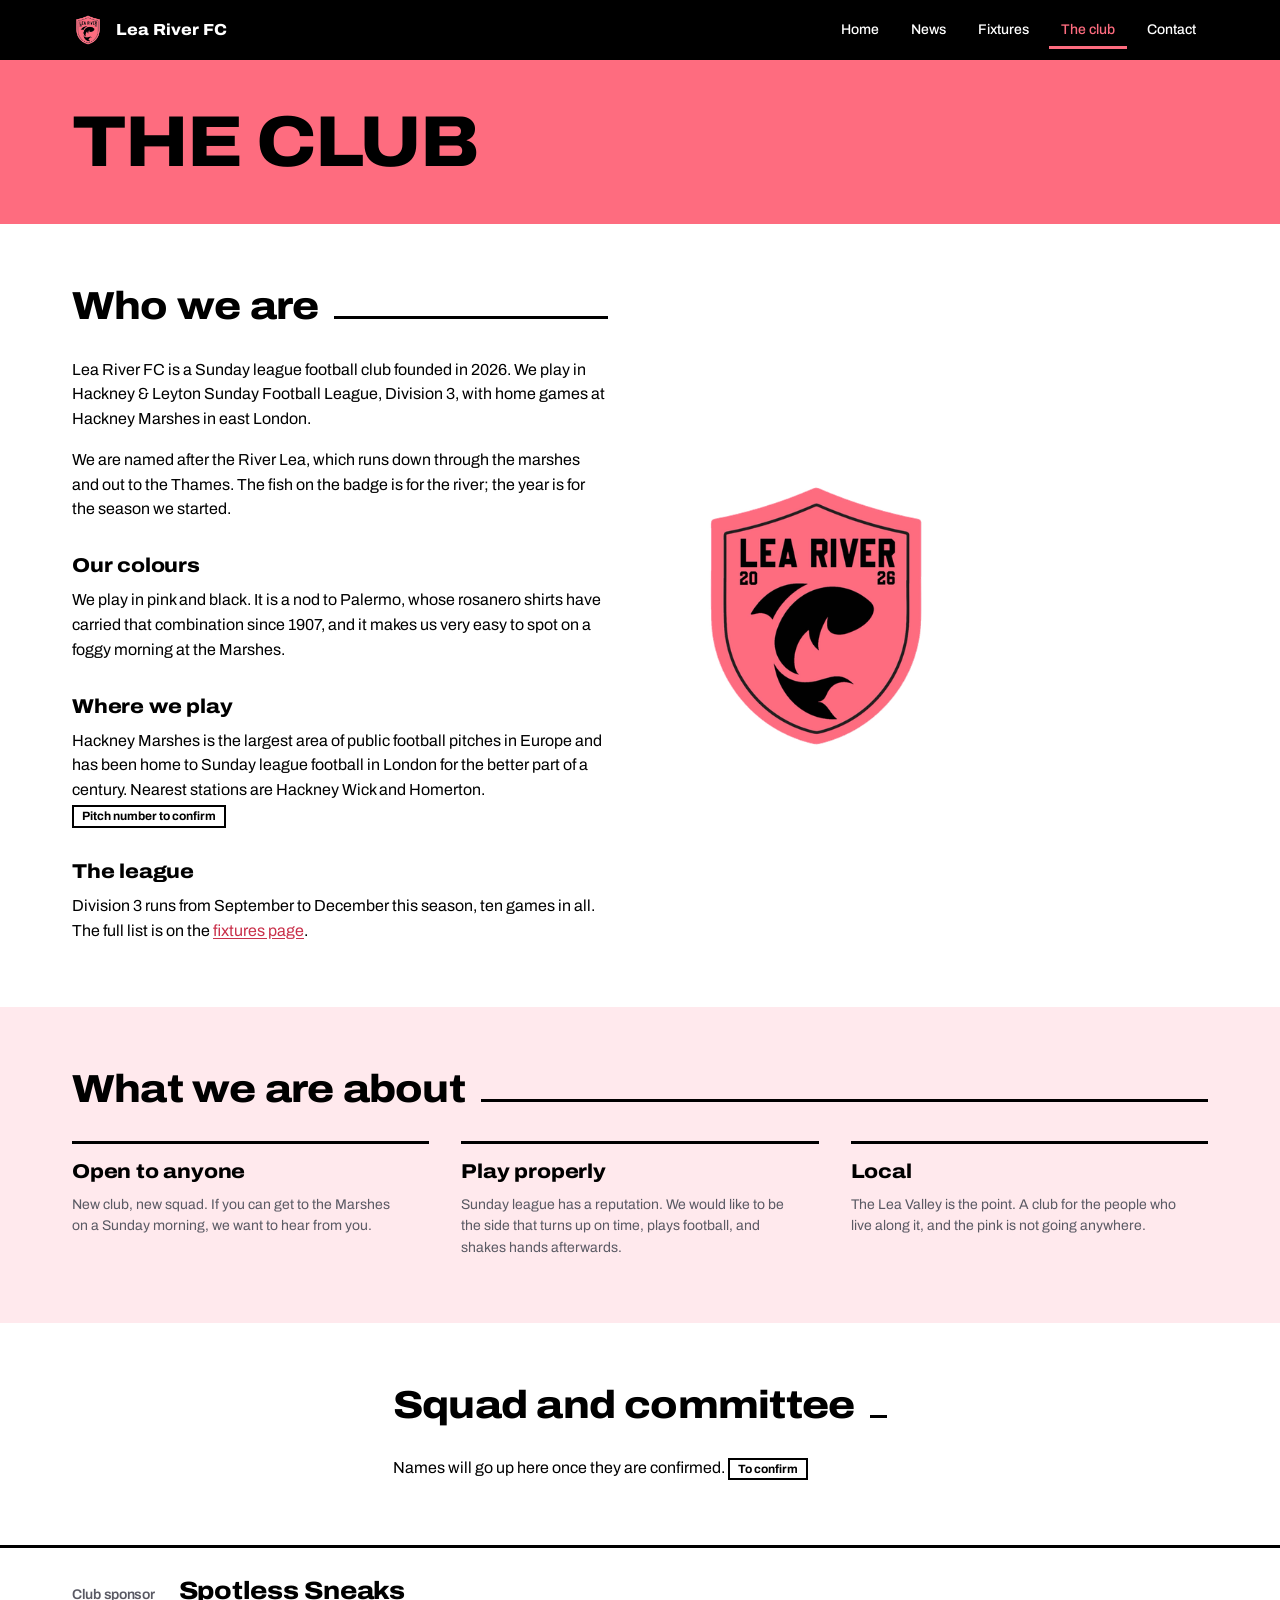
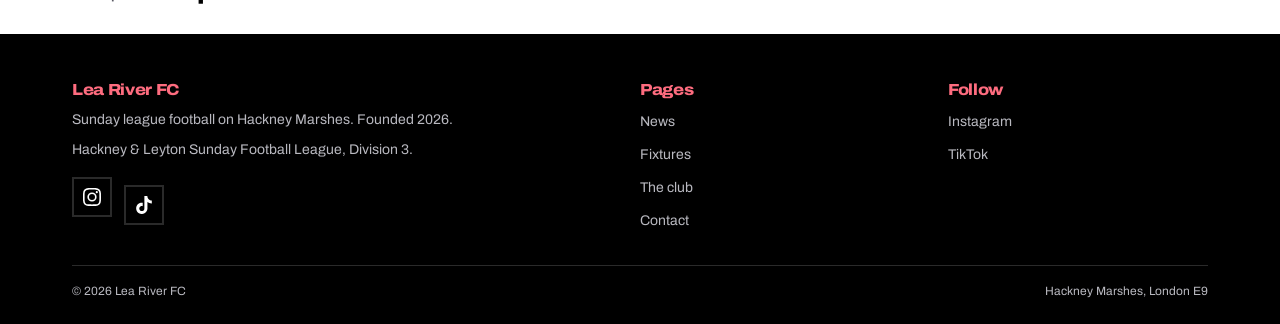
==== commit 30fce29f: "feat(sponsor): credit Spotless Sneaks above the footer Spotless Sneaks appears on every matchday and" ====
--- a/club.html
+++ b/club.html
@@ -105,6 +105,13 @@
     </section>
   </main>
 
+  <section class="sponsor" aria-labelledby="sponsor-h">
+    <div class="wrap sponsor__inner">
+      <h2 class="sponsor__label" id="sponsor-h">Club sponsor</h2>
+      <p class="sponsor__name">Spotless Sneaks</p>
+    </div>
+  </section>
+
   <footer class="foot">
     <div class="wrap">
       <div class="foot__grid">
--- a/css/style.css
+++ b/css/style.css
@@ -337,6 +337,11 @@
 
 .fx-opp { font-variation-settings: "wdth" 105, "wght" 700; font-size: var(--t-base); }
 
+/* Results carry a competition label that can be long ("Dickie Davies
+   Cup"). Stacking it under the date keeps the opponent column wide
+   enough that club names stay on one line. */
+.fixtures--results .fx-time { display: block; }
+
 .fx-venue { font-size: var(--t-sm); color: var(--grey); }
 
 /* Home / away: a letter in a box, so colour never carries meaning alone */
@@ -369,6 +374,28 @@
   color: var(--grey);
   font-variation-settings: "wdth" 100, "wght" 500;
 }
+
+.score--pp {
+  border-style: dashed;
+  border-color: var(--grey);
+  color: var(--grey);
+  font-variation-settings: "wdth" 100, "wght" 600;
+}
+
+/* Postponed fixtures recede: still listed, clearly not played */
+.fixtures tr.is-pp .fx-date,
+.fixtures tr.is-pp .fx-opp { color: var(--grey); }
+
+/* Result not yet confirmed: honest gap, never a guessed score */
+.score--tba {
+  border-style: dashed;
+  border-color: var(--grey);
+  color: var(--grey);
+  font-variation-settings: "wdth" 100, "wght" 600;
+}
+
+.fixtures tr.is-tba .fx-date,
+.fixtures tr.is-tba .fx-opp { color: var(--grey); }
 
 /* The next fixture gets a pink edge, not a tinted row */
 .fixtures tr.is-next td { box-shadow: inset 4px 0 0 var(--pink); }
@@ -525,6 +552,34 @@
 }
 .btn:hover { background: var(--pink); color: var(--black); }
 
+/* --- Sponsor ---------------------------------------------------------
+   Upgrade to the supplied logo when one arrives; the wordmark stands in
+   so the slot is real rather than promised. */
+
+.sponsor {
+  border-top: 3px solid var(--black);
+  padding-block: var(--s5);
+}
+.sponsor__inner {
+  display: flex;
+  flex-wrap: wrap;
+  align-items: baseline;
+  gap: var(--s2) var(--s5);
+}
+.sponsor__label {
+  font-size: var(--t-sm);
+  font-variation-settings: "wdth" 100, "wght" 600;
+  color: var(--grey);
+}
+.sponsor__name {
+  font-size: var(--t-lg);
+  font-variation-settings: "wdth" 112, "wght" 800;
+  letter-spacing: -0.01em;
+  color: var(--black);
+  text-decoration: none;
+}
+a.sponsor__name:hover { color: var(--pink-deep); }
+
 /* --- Footer ---------------------------------------------------------- */
 
 .foot { background: var(--black); color: #B9B9C0; padding-block: var(--s7) var(--s5); }
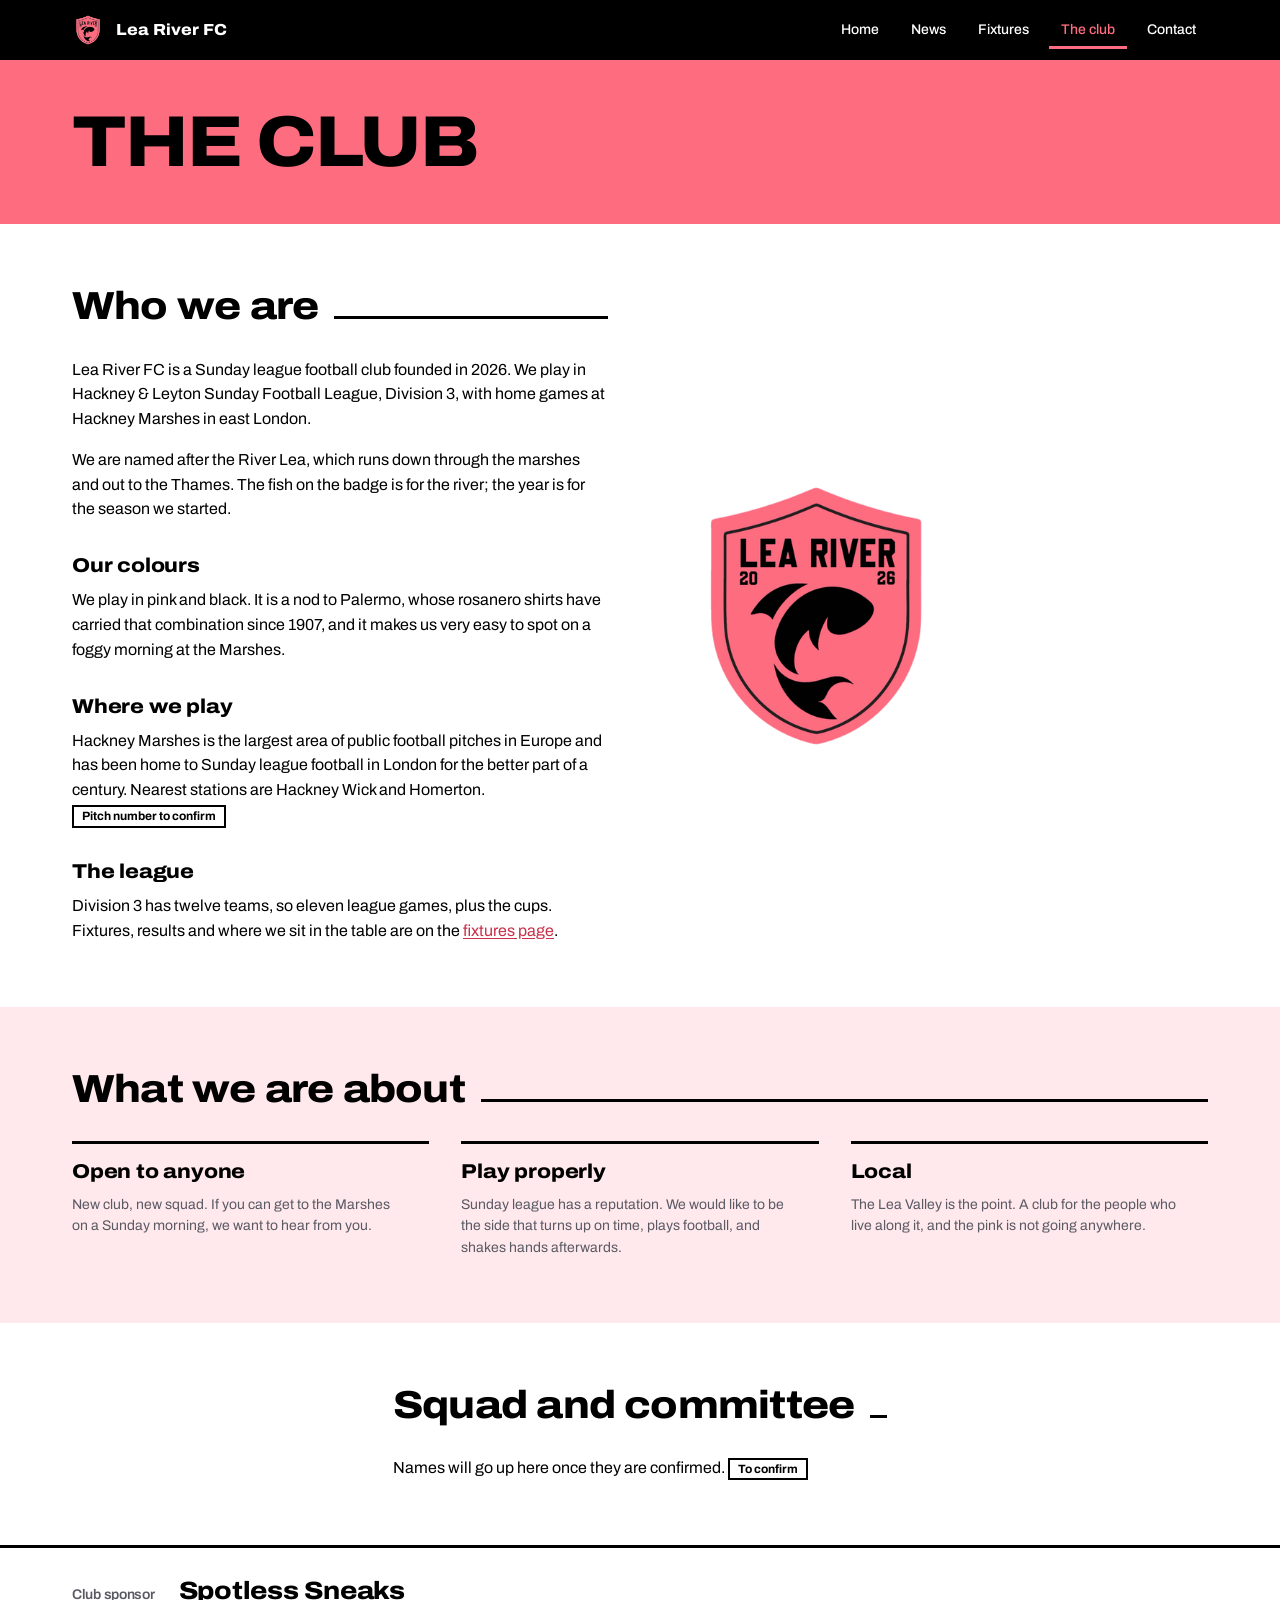
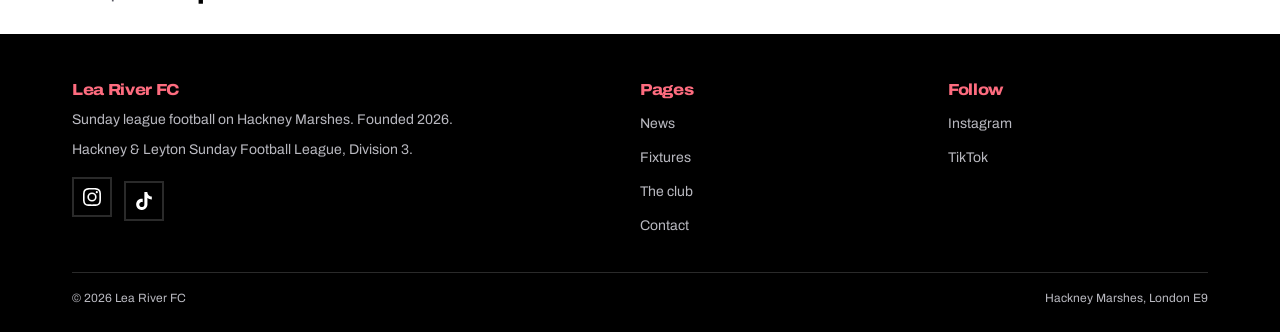
==== commit f1c63063: "fix(content): correct the season length on the club page The club page said Division 3 "runs from Se" ====
--- a/club.html
+++ b/club.html
@@ -12,12 +12,18 @@
   <meta property="og:site_name" content="Lea River FC">
   <meta property="og:title" content="The club — Lea River FC">
   <meta property="og:description" content="About Lea River FC: founded 2026, playing at Hackney Marshes in Hackney &amp; Leyton Sunday Football League Division 3.">
-  <meta property="og:image" content="images/og-image.png">
+  <meta property="og:image" content="https://leariverfc.co.uk/images/og-image.png">
+  <meta property="og:image:width" content="1200">
+  <meta property="og:image:height" content="630">
+  <meta property="og:url" content="https://leariverfc.co.uk/club.html">
   <meta property="og:locale" content="en_GB">
   <meta name="twitter:card" content="summary_large_image">
 
+  <link rel="canonical" href="https://leariverfc.co.uk/club.html">
+
   <link rel="icon" href="favicon.ico" sizes="any">
   <link rel="icon" type="image/png" sizes="32x32" href="images/favicon-32.png">
+  <link rel="icon" type="image/png" sizes="16x16" href="images/favicon-16.png">
   <link rel="apple-touch-icon" href="images/apple-touch-icon.png">
 
   <link rel="preconnect" href="https://fonts.googleapis.com">
@@ -68,7 +74,7 @@
           <p>Hackney Marshes is the largest area of public football pitches in Europe and has been home to Sunday league football in London for the better part of a century. Nearest stations are Hackney Wick and Homerton. <span class="tbc">Pitch number to confirm</span></p>
 
           <h3>The league</h3>
-          <p>Division 3 runs from September to December this season, ten games in all. The full list is on the <a href="fixtures.html">fixtures page</a>.</p>
+          <p>Division 3 has twelve teams, so eleven league games, plus the cups. Fixtures, results and where we sit in the table are on the <a href="fixtures.html">fixtures page</a>.</p>
         </div>
 
         <div>
--- a/css/style.css
+++ b/css/style.css
@@ -307,6 +307,9 @@
   color: var(--black);
   text-decoration-thickness: 2px;
   white-space: nowrap;
+  /* padding carries the hit area to the 24px WCAG 2.2 minimum without
+     changing how the link sits on the heading's baseline */
+  padding-block: var(--s1);
 }
 
 /* --- Fixture table --------------------------------------------------- */
@@ -470,8 +473,16 @@
 .story { border-top: 3px solid var(--black); padding-top: var(--s4); }
 
 .story time { display: block; font-size: var(--t-sm); color: var(--grey); margin-bottom: var(--s2); }
-.story h3 { margin-bottom: var(--s3); }
+.story h2,
+.story h3 {
+  font-size: var(--t-md);
+  line-height: 1.1;
+  letter-spacing: -0.01em;
+  margin-bottom: var(--s3);
+}
+.story h2 a,
 .story h3 a { color: var(--black); text-decoration: none; }
+.story h2 a:hover,
 .story h3 a:hover { color: var(--pink-deep); text-decoration: underline; }
 .story p { color: var(--grey); font-size: var(--t-sm); max-width: 42ch; }
 
@@ -590,8 +601,14 @@
 .foot h2 { font-size: var(--t-base); color: var(--pink); margin-bottom: var(--s3); }
 .foot p { font-size: var(--t-sm); margin-bottom: var(--s2); }
 .foot ul { list-style: none; }
-.foot li + li { margin-top: var(--s2); }
-.foot a { color: #B9B9C0; text-decoration: none; font-size: var(--t-sm); }
+.foot li + li { margin-top: var(--s1); }
+.foot a {
+  display: inline-block;
+  color: #B9B9C0;
+  text-decoration: none;
+  font-size: var(--t-sm);
+  padding-block: var(--s1);
+}
 .foot a:hover { color: var(--pink); }
 
 .social { display: flex; gap: var(--s3); margin-top: var(--s4); }
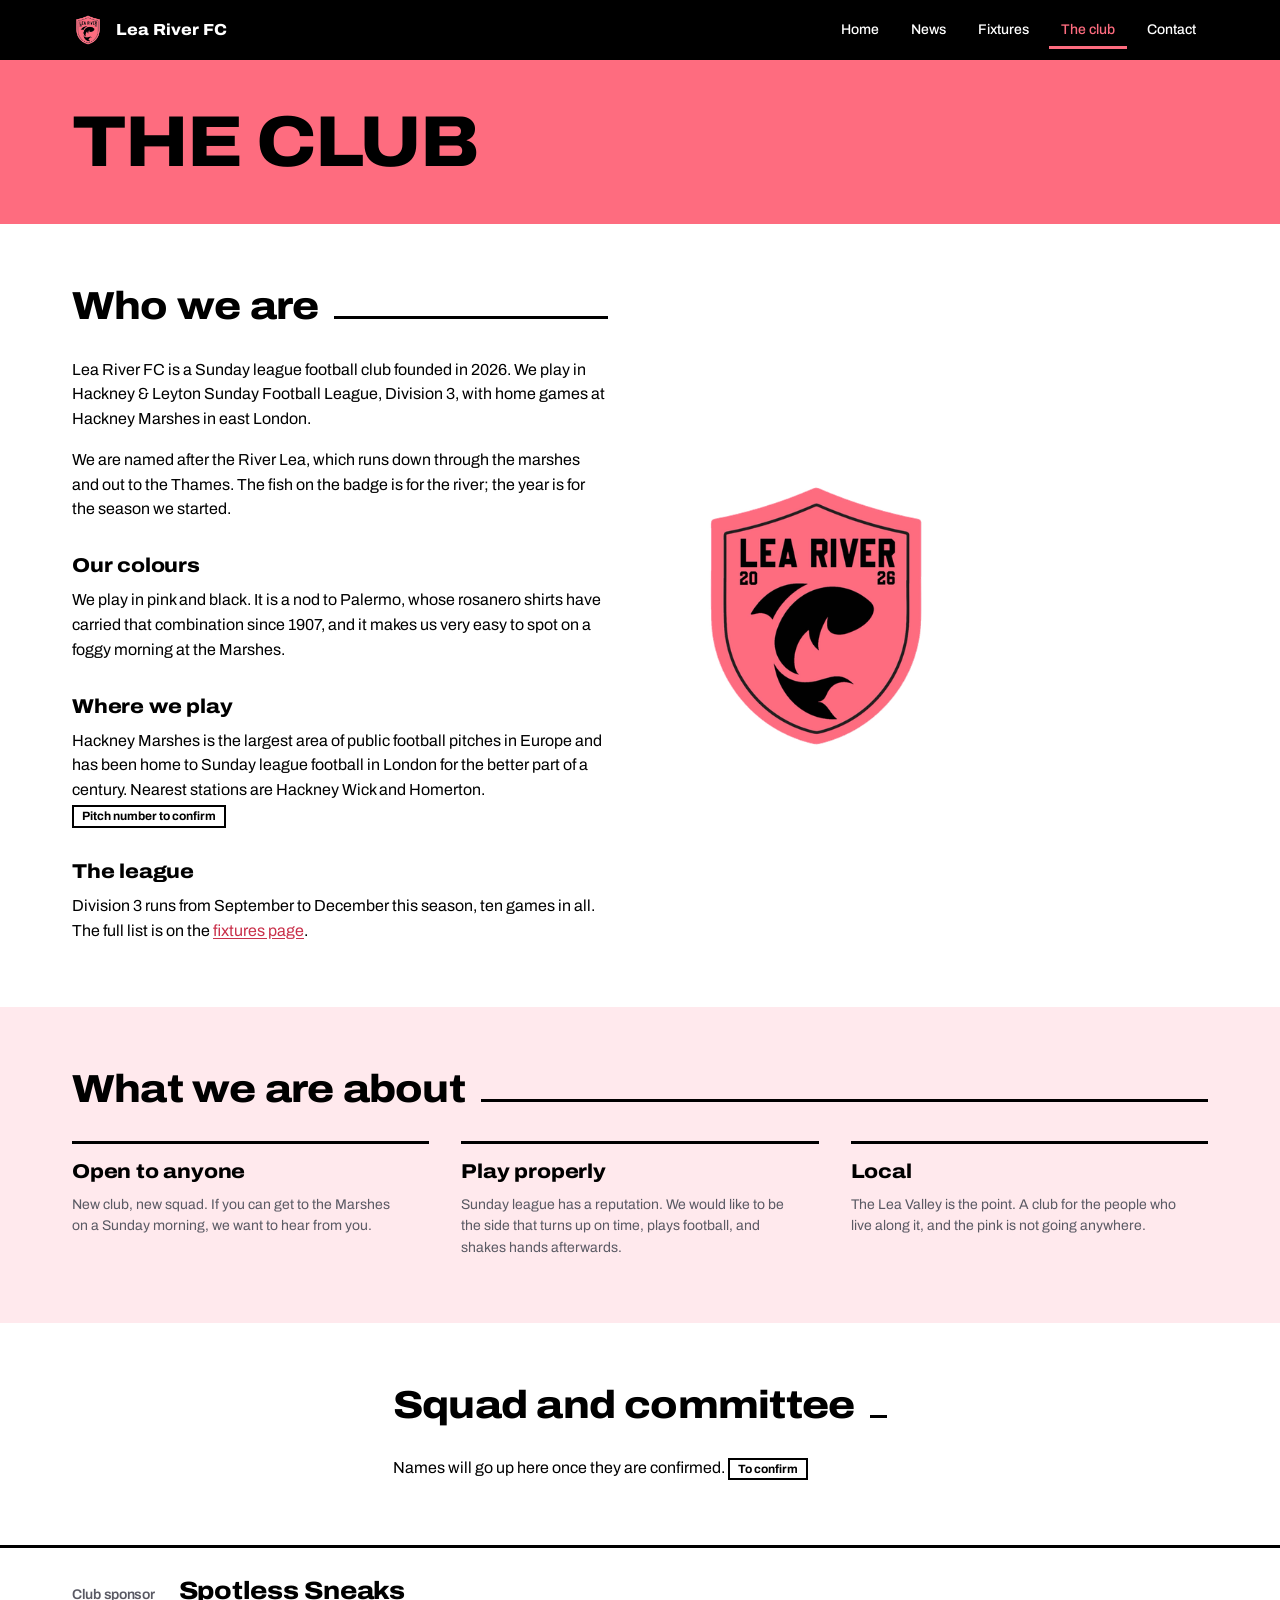
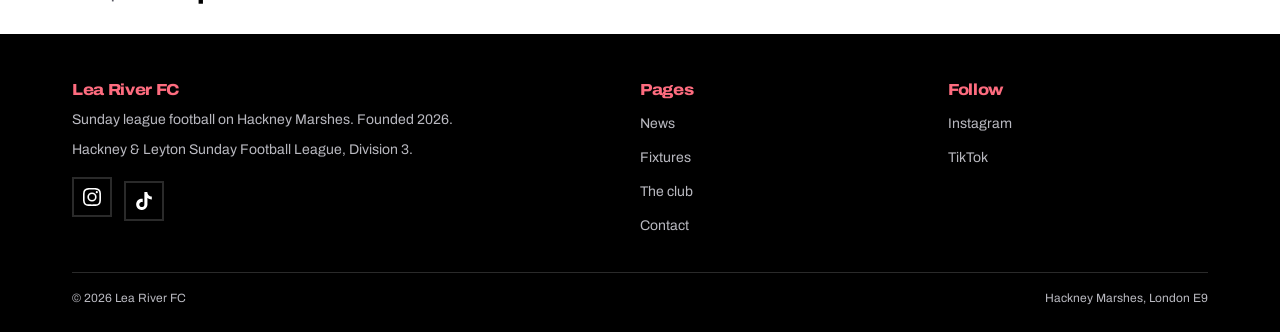
==== commit 95a41849: "fix(seo): publish a real sitemap and make share links resolve sitemap.xml had shipped with REPLACE-W" ====
--- a/club.html
+++ b/club.html
@@ -74,7 +74,7 @@
           <p>Hackney Marshes is the largest area of public football pitches in Europe and has been home to Sunday league football in London for the better part of a century. Nearest stations are Hackney Wick and Homerton. <span class="tbc">Pitch number to confirm</span></p>
 
           <h3>The league</h3>
-          <p>Division 3 has twelve teams, so eleven league games, plus the cups. Fixtures, results and where we sit in the table are on the <a href="fixtures.html">fixtures page</a>.</p>
+          <p>Division 3 runs from September to December this season, ten games in all. The full list is on the <a href="fixtures.html">fixtures page</a>.</p>
         </div>
 
         <div>
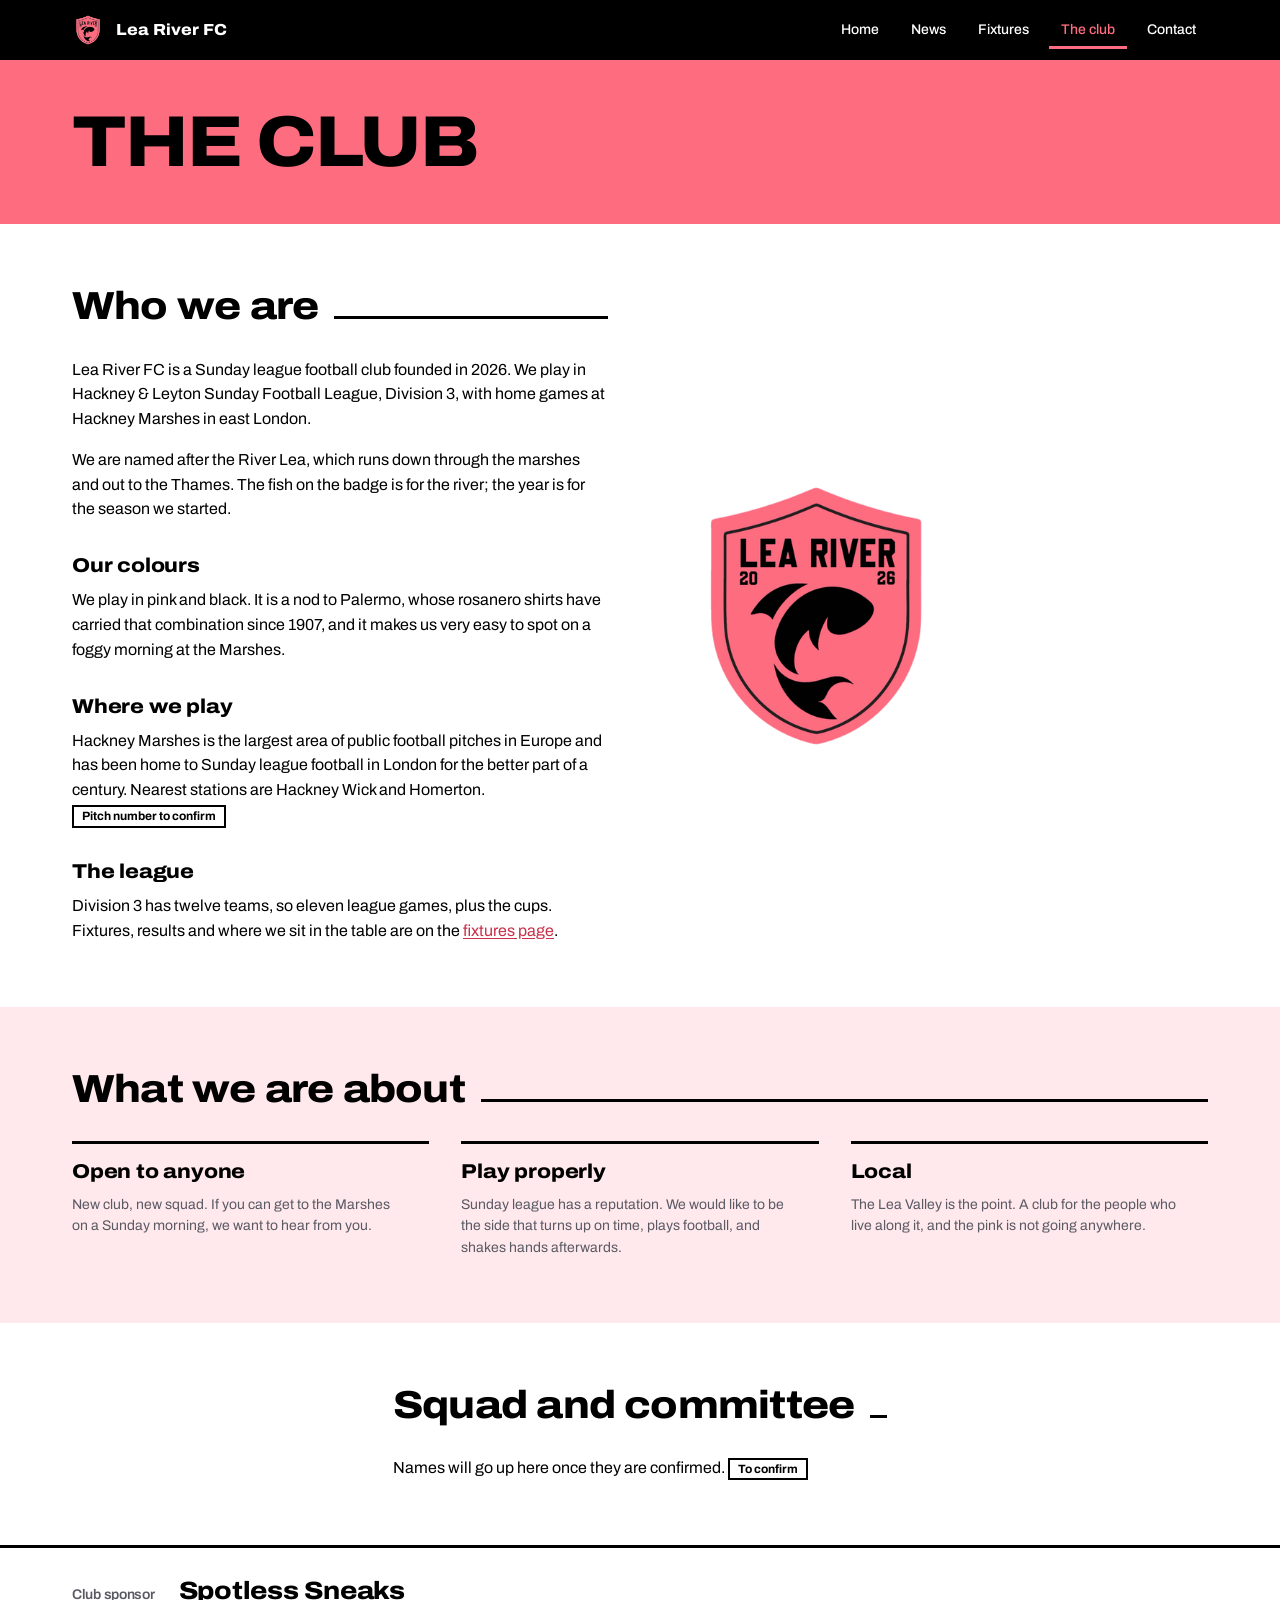
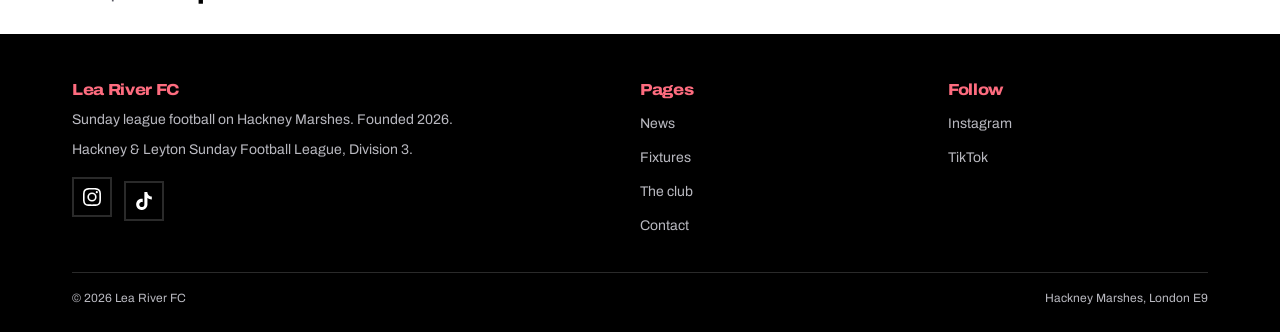
==== commit e942fa62: "chore: add explicit button type and drop inline styles html-validate flagged the menu button for rel" ====
--- a/club.html
+++ b/club.html
@@ -40,7 +40,7 @@
         <img src="images/badge-nav.png" alt="" width="32" height="32">
         <span>Lea River FC</span>
       </a>
-      <button class="nav-btn" aria-controls="nav" aria-expanded="false" aria-label="Open menu">
+      <button type="button" class="nav-btn" aria-controls="nav" aria-expanded="false" aria-label="Open menu">
         <svg aria-hidden="true" viewBox="0 0 24 24" fill="none" stroke="currentColor" stroke-width="2.5" stroke-linecap="round"><path d="M3 6h18M3 12h18M3 18h18"/></svg>
       </button>
       <nav id="nav" class="nav" data-open="false" aria-label="Main">
@@ -74,7 +74,7 @@
           <p>Hackney Marshes is the largest area of public football pitches in Europe and has been home to Sunday league football in London for the better part of a century. Nearest stations are Hackney Wick and Homerton. <span class="tbc">Pitch number to confirm</span></p>
 
           <h3>The league</h3>
-          <p>Division 3 runs from September to December this season, ten games in all. The full list is on the <a href="fixtures.html">fixtures page</a>.</p>
+          <p>Division 3 has twelve teams, so eleven league games, plus the cups. Fixtures, results and where we sit in the table are on the <a href="fixtures.html">fixtures page</a>.</p>
         </div>
 
         <div>
--- a/css/style.css
+++ b/css/style.css
@@ -300,6 +300,7 @@
 
 /* Heading with a rule running to the edge of the column */
 .head { display: flex; align-items: baseline; gap: var(--s4); margin-bottom: var(--s6); }
+.head--spaced { margin-top: var(--s8); }
 .head::after { content: ""; flex: 1; height: 3px; background: var(--black); }
 .head a {
   font-size: var(--t-sm);
@@ -505,6 +506,7 @@
 /* --- Facts list ------------------------------------------------------ */
 
 .facts { list-style: none; border-top: 3px solid var(--black); }
+.facts--spaced { margin-top: var(--s7); }
 .facts li {
   padding: var(--s4) 0;
   border-bottom: 1px solid var(--rule);
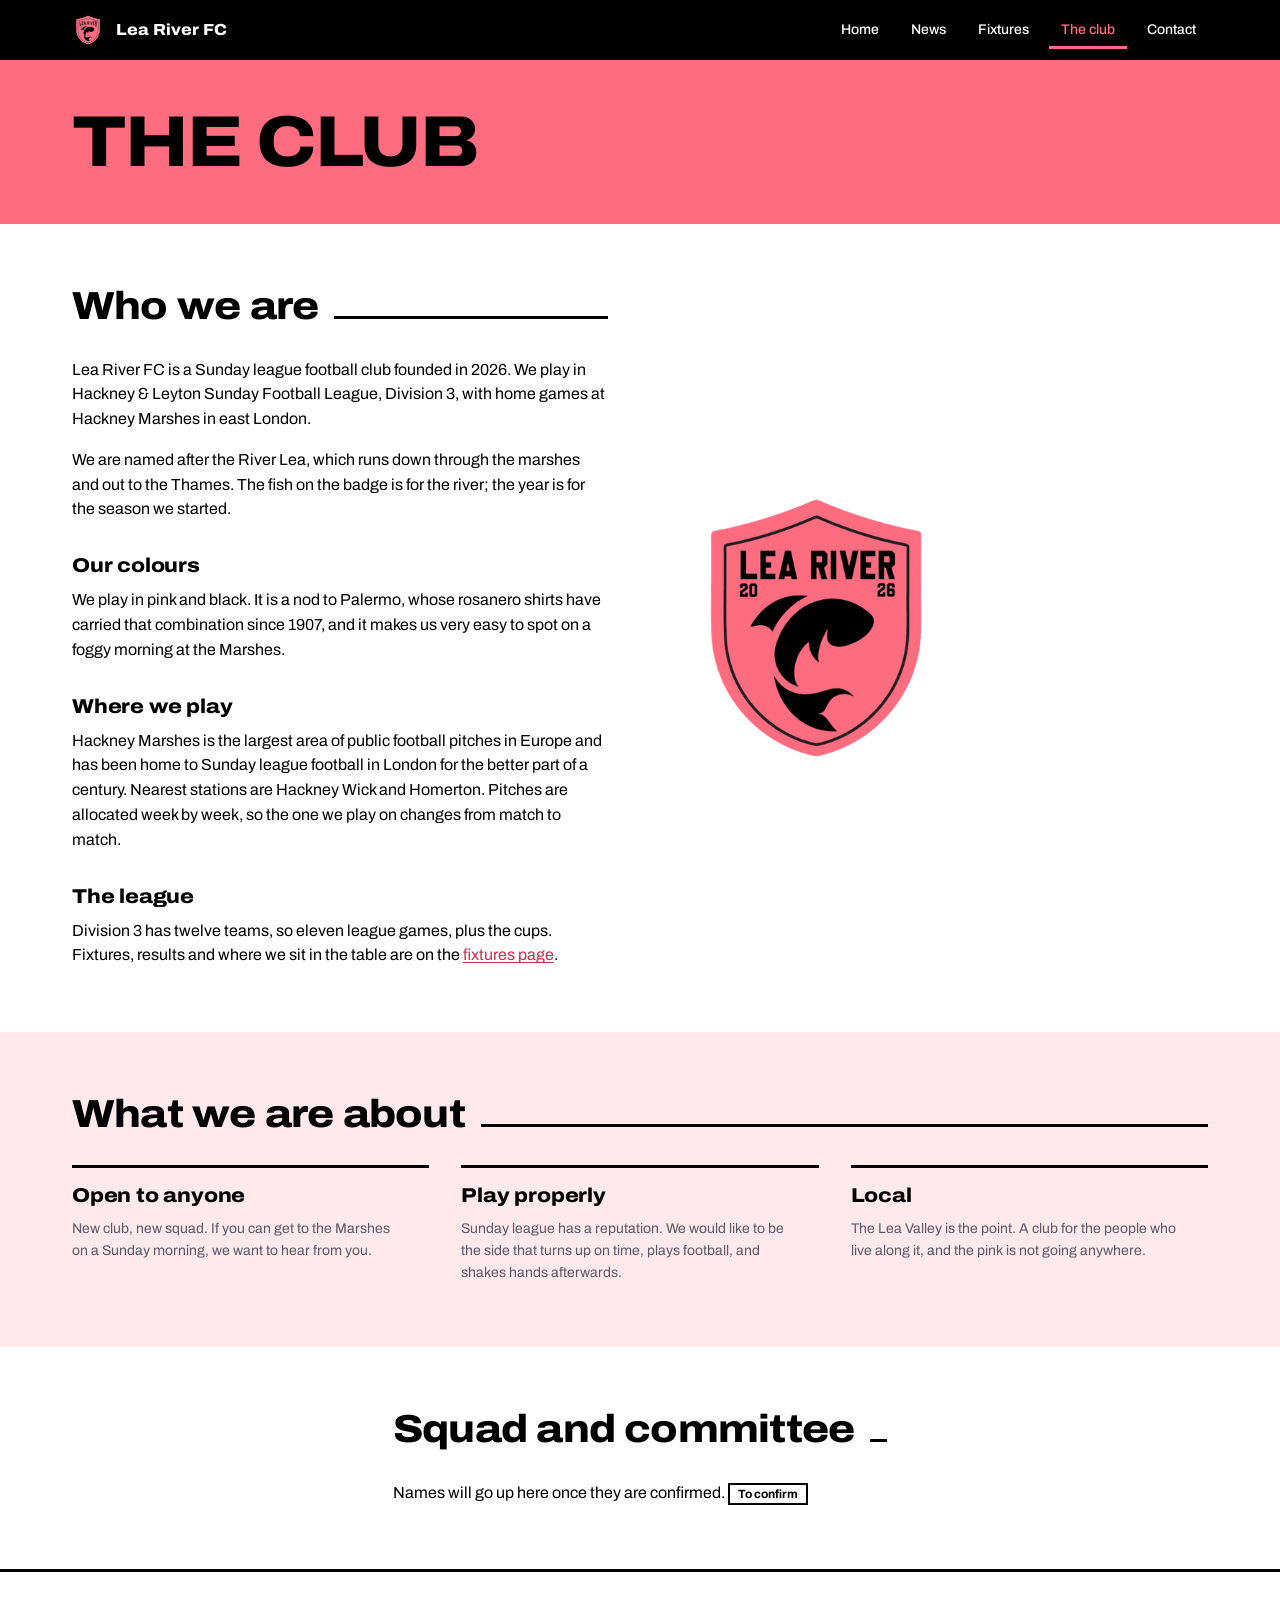
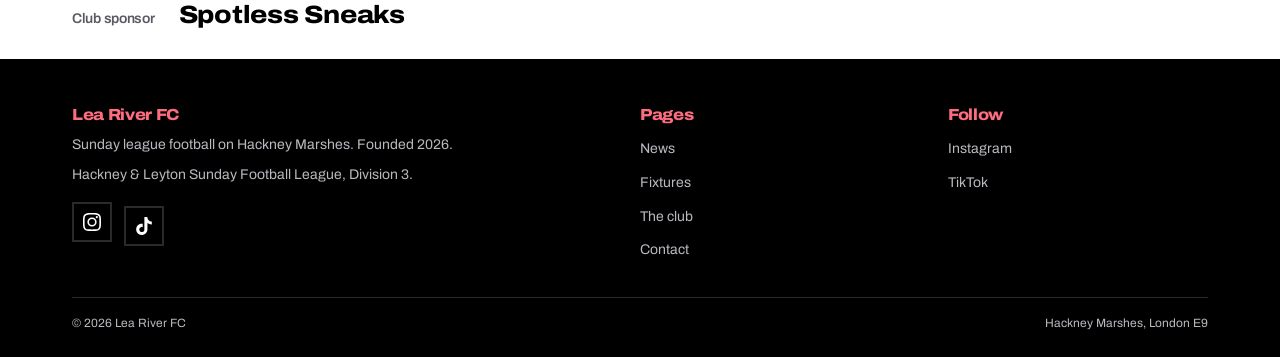
==== commit 53f6bc51: "fix(content): stop treating the pitch number as a missing fact Both the club and contact pages carri" ====
--- a/club.html
+++ b/club.html
@@ -71,7 +71,7 @@
           <p>We play in pink and black. It is a nod to Palermo, whose rosanero shirts have carried that combination since 1907, and it makes us very easy to spot on a foggy morning at the Marshes.</p>
 
           <h3>Where we play</h3>
-          <p>Hackney Marshes is the largest area of public football pitches in Europe and has been home to Sunday league football in London for the better part of a century. Nearest stations are Hackney Wick and Homerton. <span class="tbc">Pitch number to confirm</span></p>
+          <p>Hackney Marshes is the largest area of public football pitches in Europe and has been home to Sunday league football in London for the better part of a century. Nearest stations are Hackney Wick and Homerton. Pitches are allocated week by week, so the one we play on changes from match to match.</p>
 
           <h3>The league</h3>
           <p>Division 3 has twelve teams, so eleven league games, plus the cups. Fixtures, results and where we sit in the table are on the <a href="fixtures.html">fixtures page</a>.</p>
